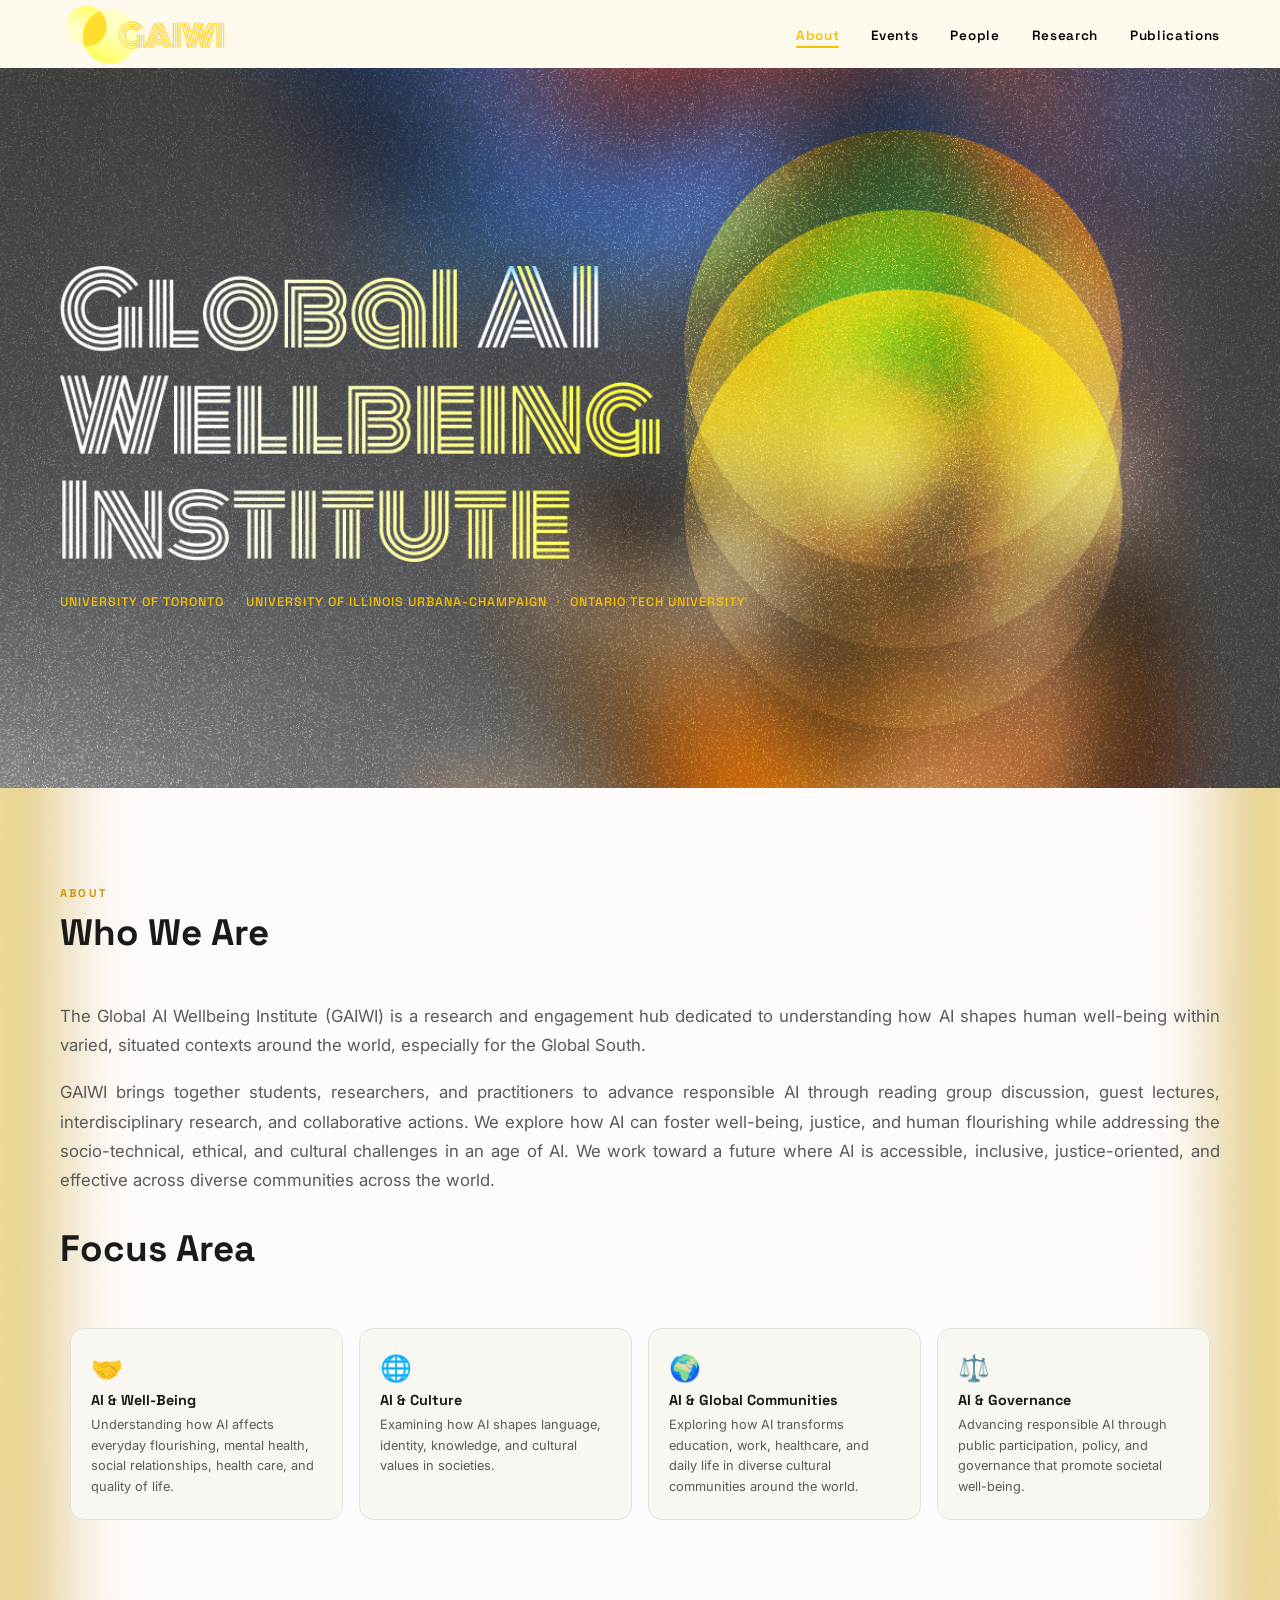
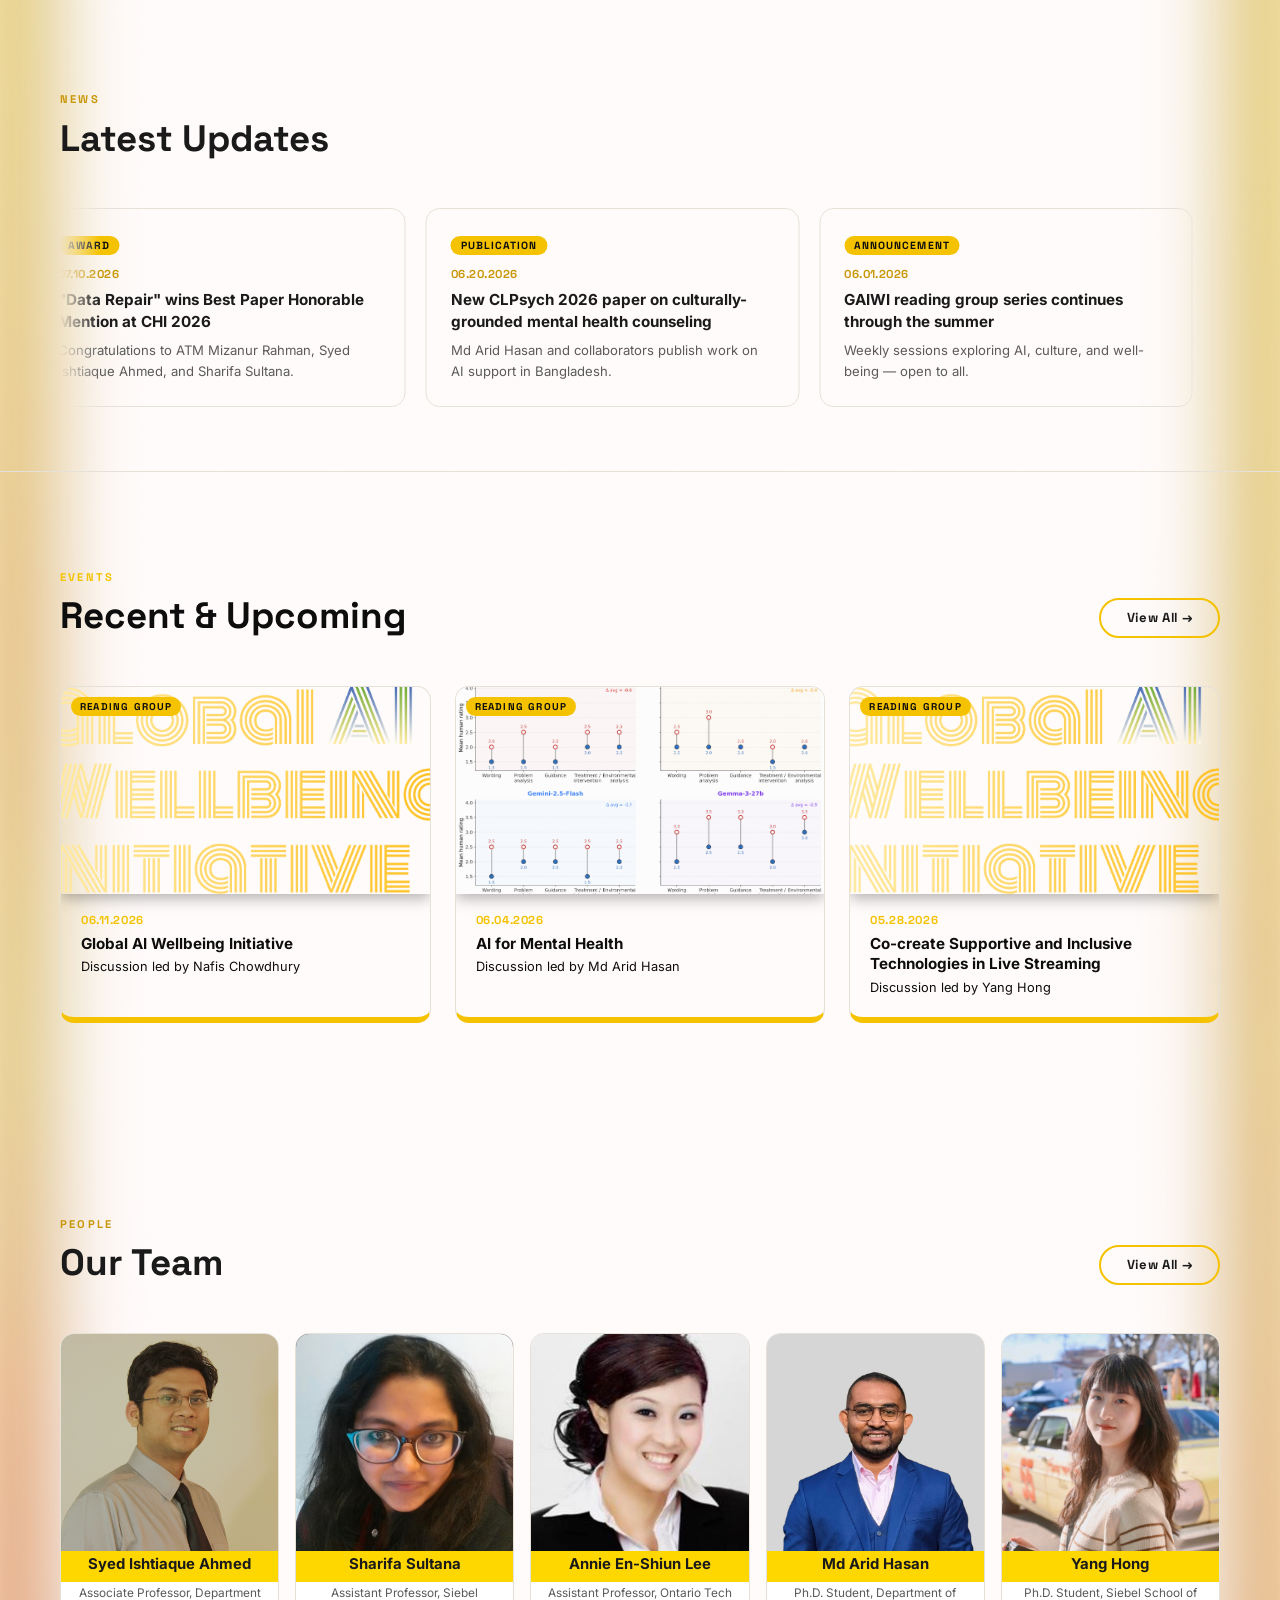
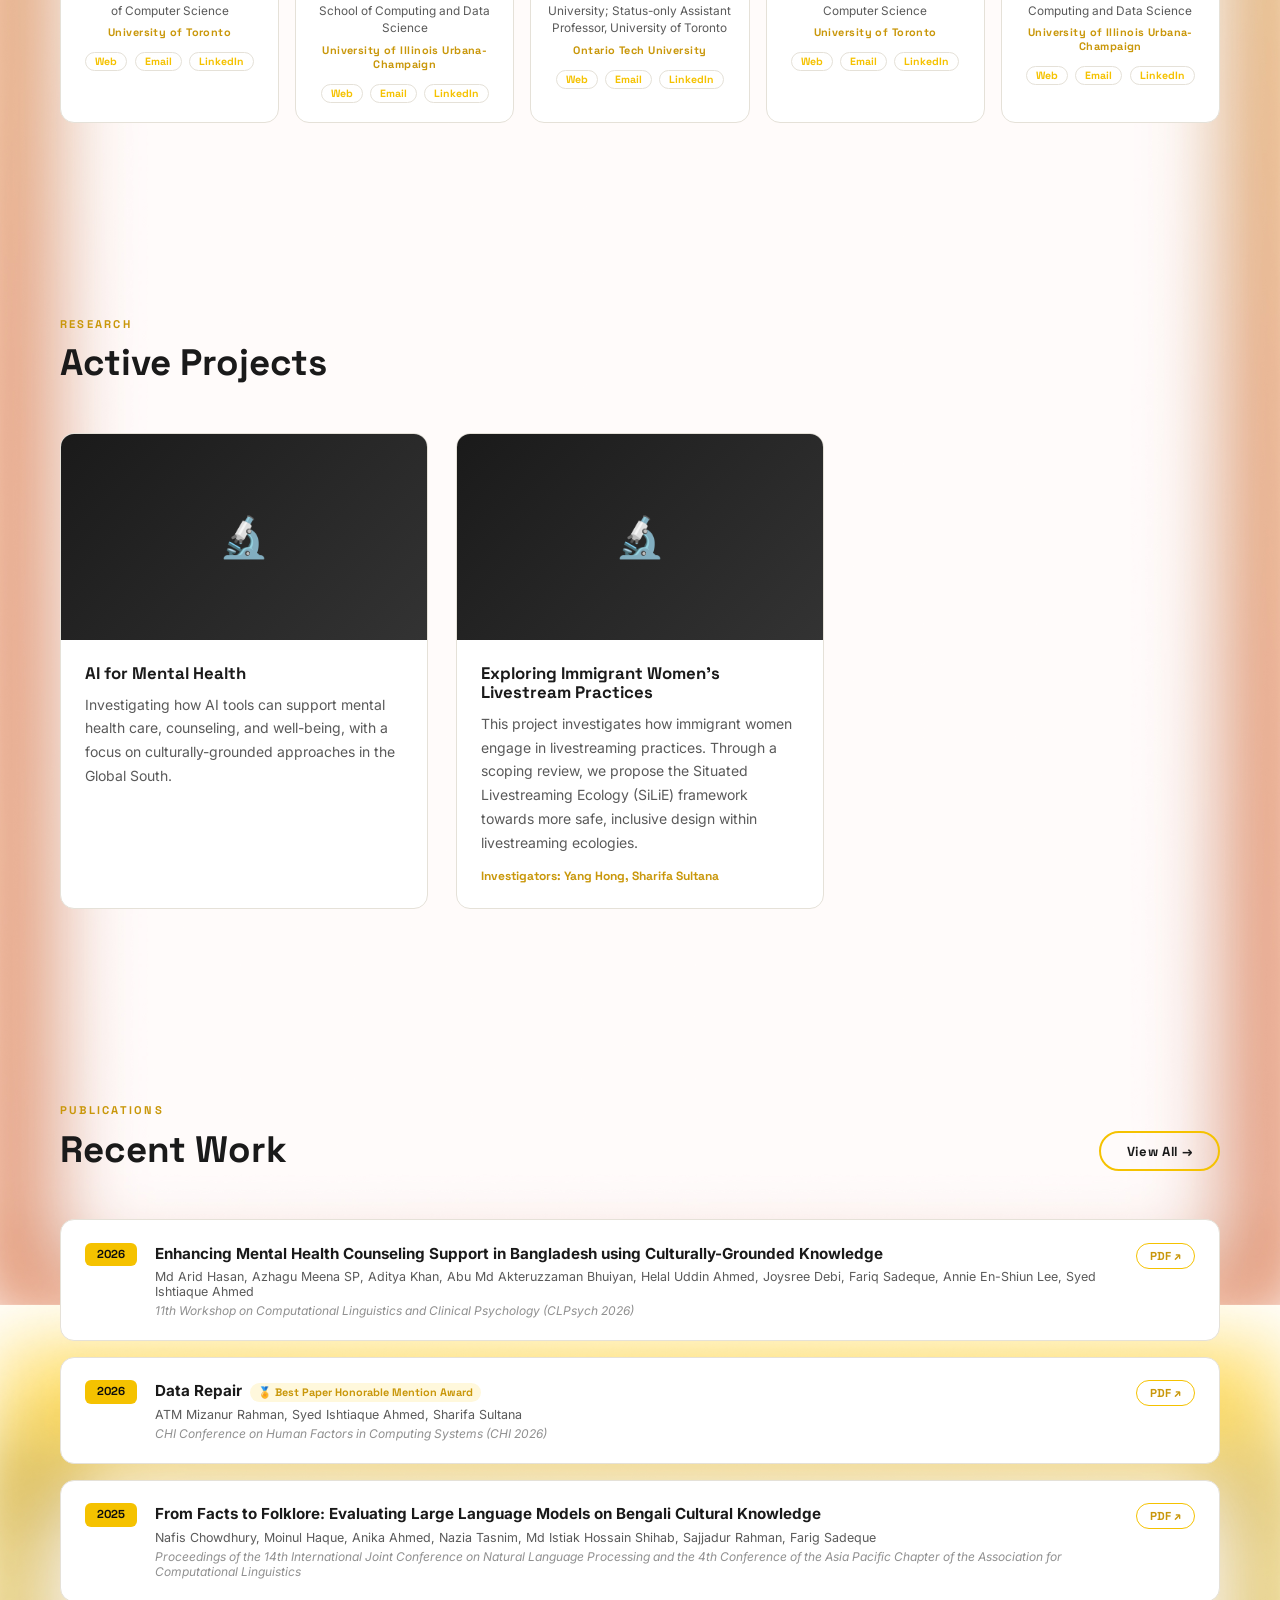
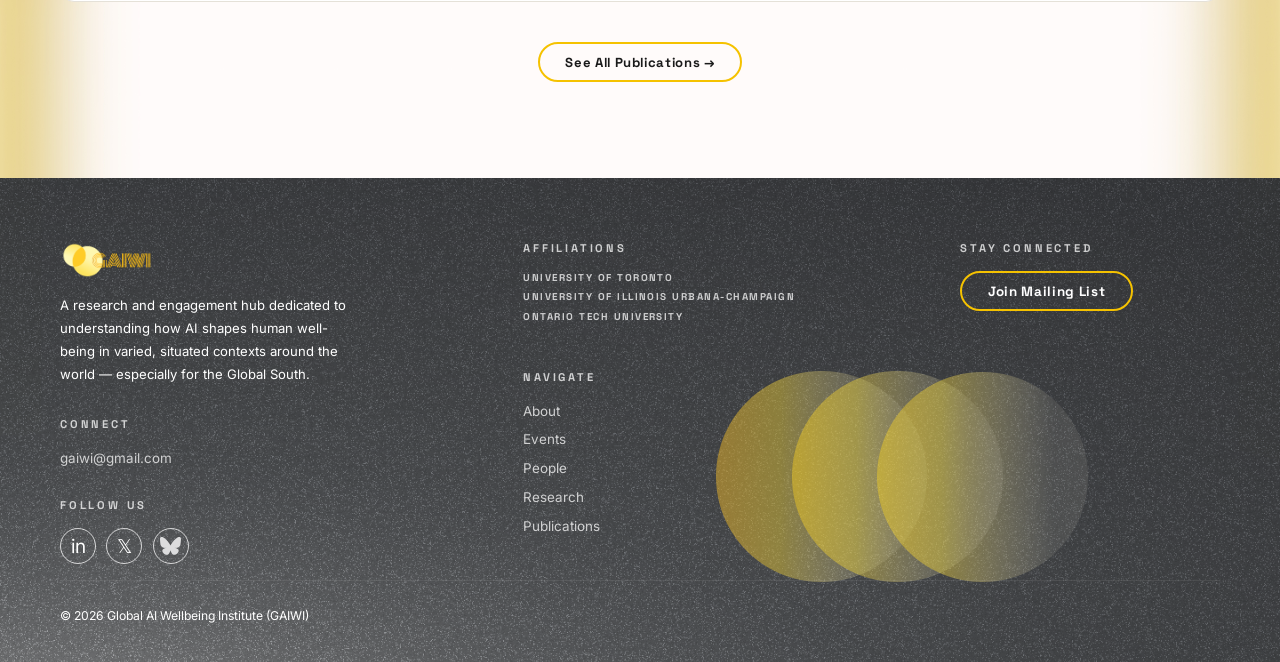
==== index.html @ deda4d3d "first commit" ====
<!DOCTYPE html>
<html lang="en">
<head>
  <meta charset="UTF-8">
  <meta name="viewport" content="width=device-width, initial-scale=1.0">
  <title>GAIWI — Global AI Wellbeing Institute</title>
  <meta name="description" content="A research and engagement hub dedicated to understanding how AI shapes human well-being in diverse global contexts.">
  <link rel="icon" type="image/png" href="./images/design_up/favicon.png">
  <link rel="preconnect" href="https://fonts.googleapis.com">
  <link rel="preconnect" href="https://fonts.gstatic.com" crossorigin>
  <link href="https://fonts.googleapis.com/css2?family=Space+Grotesk:wght@400;600;700;800&family=Inter:wght@400;500;600&display=swap" rel="stylesheet">
  <link rel="stylesheet" href="css/style.css">
</head>
<body class="full_page">

  <!-- NAV -->
  <nav id="site-nav" aria-label="Main navigation"></nav>

  <!-- ═══ HERO ═══════════════════════════════════════════════ -->
  <section id="hero">
    <div class="hero-bg"></div>
    <div class="container">
      <div class="hero-content">
        <!-- Real gaiwi_title.png wordmark -->
        <img
          class="hero-title-img"
          src="./images/design_up/gaiwi_title.png"
          alt="Global AI Wellbeing Initiative"
        >
        <div class="hero-affiliations" id="hero-affils"></div>
      </div>
    </div>
  </section>

  <!-- ═══ ABOUT ═══════════════════════════════════════════════ -->
  <section id="about">
    <div class="container">
      <div class="section-header">
        <p class="section-eyebrow">About</p>
        <h2 class="section-title">Who We Are</h2>
      </div>
      <div class="about-inner">
        <div id="about-text" class="about-text"></div>
<!--        <div id="focus-grid" class="focus-grid"></div>-->
      </div>
        <div class="section-header">
            <h2 class="section-title">Focus Area</h2>
        </div>
        <div class="about-inner">
            <div id="focus-grid" class="focus-grid"></div>
        </div>
    </div>
  </section>

  <!-- ═══ EVENTS ══════════════════════════════════════════════ -->
  <section id="events">
    <div class="container">
      <div class="section-header" style="display:flex;align-items:flex-end;justify-content:space-between;flex-wrap:wrap;gap:1rem;">
          <div>
            <p class="section-eyebrow">Events</p>
            <h2 class="section-title">Recent &amp; Upcoming</h2>
          </div>
          <a href="#" class="btn-outline">View All →</a>
      </div>
      <div id="events-grid" class="events-grid"></div>
    </div>
  </section>

  <!-- ═══ PEOPLE PREVIEW ══════════════════════════════════════ -->
  <section id="people-preview">
    <div class="container">
      <div class="section-header" style="display:flex;align-items:flex-end;justify-content:space-between;flex-wrap:wrap;gap:1rem;">
        <div>
          <p class="section-eyebrow">People</p>
          <h2 class="section-title">Our Team</h2>
        </div>
        <a href="people.html" class="btn-outline">View All →</a>
      </div>
      <div id="people-grid" class="people-grid"></div>
    </div>
  </section>

  <!-- ═══ RESEARCH ════════════════════════════════════════════ -->
  <section id="research">
    <div class="container">
      <div class="section-header">
        <p class="section-eyebrow">Research</p>
        <h2 class="section-title">Active Projects</h2>
      </div>
      <div id="research-grid" class="research-grid"></div>
    </div>
  </section>

  <!-- ═══ PUBLICATIONS PREVIEW ════════════════════════════════ -->
  <section id="publications-preview">
    <div class="container">
      <div class="section-header" style="display:flex;align-items:flex-end;justify-content:space-between;flex-wrap:wrap;gap:1rem;">
        <div>
          <p class="section-eyebrow">Publications</p>
          <h2 class="section-title">Recent Work</h2>
        </div>
        <a href="publications.html" class="btn-outline">View All →</a>
      </div>
      <div id="pub-list" class="pub-list"></div>
      <div class="view-all-wrap">
        <a href="publications.html" class="btn-outline">See All Publications →</a>
      </div>
    </div>
  </section>

  <!-- FOOTER -->
  <footer id="site-footer"></footer>

  <!-- SCRIPTS -->
  <script src="js/data.js"></script>
  <script src="js/news.js"></script>
  <script src="js/components.js"></script>
  <script>
    renderNav('About');
    renderFooter();

    // ── HERO affiliations
    document.getElementById('hero-affils').innerHTML =
      GAIWI_DATA.hero.affiliations
        .map(a => `<span class="hero-affil">${a}</span>`)
        .join('');

    // ── ABOUT
    const about = GAIWI_DATA.about;
    document.getElementById('about-text').innerHTML =
      about.paragraphs.map(p => `<p>${p}</p>`).join('');

    document.getElementById('focus-grid').innerHTML =
      about.focusAreas.map(f => `
        <div class="focus-card">
          <div class="focus-icon">${f.icon}</div>
          <h3>${f.title}</h3>
          <p>${f.description}</p>
        </div>
      `).join('');

    // ── EVENTS
    document.getElementById('events-grid').innerHTML =
      GAIWI_DATA.events.map(e => `
        <div class="event-card">
          <div class="event-thumb">
            ${e.image
              ? `<img src="${e.image}" alt="${e.title}">`
              : `<div class="event-thumb-placeholder"></div>`}
            <span class="event-badge">${e.type}</span>
          </div>
          <div class="event-body">
            <div class="event-date">${e.date}</div>
            <div class="event-title">${e.title}</div>
            <div class="event-desc">${e.description}</div>
          </div>
        </div>
      `).join('');

    // ── PEOPLE PREVIEW (faculty first, up to 4)
    const previewPeople = [
      ...GAIWI_DATA.people.filter(p => p.role === 'faculty'),
      ...GAIWI_DATA.people.filter(p => p.role !== 'faculty')
    ].slice(0, 5);
    document.getElementById('people-grid').innerHTML =
      previewPeople.map(personCardHTML).join('');

    // ── RESEARCH
    document.getElementById('research-grid').innerHTML =
      GAIWI_DATA.research.map(r => `
        <div class="research-card">
          <div class="research-img">
            ${r.image ? `<img src="${r.image}" alt="${r.title}">` : '🔬'}
          </div>
          <div class="research-body">
            <h3>${r.title}</h3>
            <p>${r.description}</p>
            ${r.investigators.length
              ? `<div class="research-investigators">Investigators: ${r.investigators.join(', ')}</div>`
              : ''}
          </div>
        </div>
      `).join('');

    // ── PUBLICATIONS (latest 3)
    document.getElementById('pub-list').innerHTML =
      GAIWI_DATA.publications.sort((a, b) => b.year - a.year).slice(0, 3).map(pubItemHTML).join('');


    // Clean up any previous attempt first
    const old = document.querySelector('.hero-slideshow');
    if (old) old.remove();
    const oldStyle = document.getElementById('hero-slide-style');
    if (oldStyle) oldStyle.remove();

    const style = document.createElement('style');
    style.id = 'hero-slide-style';
    style.textContent = `
      .hero-slideshow {
        position: absolute;
        inset: 0;
        z-index: 1;
        opacity: 0;
        transition: opacity 0.4s ease;
      }
      #hero:hover .hero-slideshow {
        opacity: 1;
      }
      .hero-slide {
        position: absolute;
        inset: 0;
        background-size: contain;
        background-position: right;
        background-repeat: no-repeat;
        opacity: 0;
        transition: opacity 0.8s ease;
      }
      .hero-slide.active {
        opacity: 1;
      }
      .hero-bg::after { z-index: 2; }
      .hero-content { z-index: 3 !important; }
    `;
    document.head.appendChild(style);

    const images = [
        // "./images/design_up/banner-hover.png",
        "./images/design_up/banner-circle.png",
        "./images/design_up/banner-blueflower.png",
        "./images/design_up/banner-orangeflower.png"
    ];

    const slideshow = document.createElement('div');
    slideshow.className = 'hero-slideshow';
    slideshow.innerHTML = images.map((src, i) =>
        `<div class="hero-slide ${i === 0 ? 'active' : ''}" style="background-image:url('${src}')"></div>`
    ).join('');
    document.querySelector('#hero').appendChild(slideshow);

    let timer = null;
    let current = 0;
    const getSlides = () => slideshow.querySelectorAll('.hero-slide');

    const stopSlides = () => {
        clearInterval(timer);
        timer = null;
        getSlides().forEach(s => s.classList.remove('active'));
        current = 0;
    };

    const startSlides = () => {
        stopSlides();
        getSlides()[current].classList.add('active');
        timer = setInterval(() => {
            getSlides()[current].classList.remove('active');
            current = (current + 1) % getSlides().length;
            getSlides()[current].classList.add('active');
        }, 1500);
    };

    const hero = document.querySelector('#hero');
    hero.addEventListener('mouseenter', startSlides);
    hero.addEventListener('mouseleave', stopSlides);





    // ============================================================
    // Focus Area → Publications filter
    // Paste into the browser console on index.html (or add to
    // the inline <script> block right after the focus-grid render)
    // ============================================================

    (function () {
        // 1. Map each focus area to keywords used to match publications.
        //    Edit these keyword lists to control which papers show up.
        const FOCUS_KEYWORDS = {
            "AI & Well-Being":        ["mental health", "well-being", "wellbeing"],
            "AI & Culture":           ["culture"],
            "AI & Global Communities":["community", "global", "immigrant", "livestream"],
            "AI & Governance":        ["governance", "policy"]
        };

        function matchPublications(focusTitle) {
            const keywords = (FOCUS_KEYWORDS[focusTitle] || []).map(k => k.toLowerCase());
            return GAIWI_DATA.publications.filter(p => {
                const haystack = `${p.focus_area}`.toLowerCase();
                return keywords.some(k => haystack.includes(k));
            });
        }

        // 2. Create (or reuse) a panel under the focus grid to show results
        let panel = document.getElementById('focus-pub-panel');
        if (!panel) {
            panel = document.createElement('div');
            panel.id = 'focus-pub-panel';
            panel.style.cssText = `
              grid-column: 1 / -1;
              margin-top: 1.5rem;
              padding: 1.5rem;
              background: var(--light-bg, #F9F7F2);
              border: 1px solid var(--border, #E5E1D8);
              border-radius: var(--radius-md, 14px);
              display: none;
            `;
            document.getElementById('focus-grid').appendChild(panel);
        }

        function renderPanel(focusTitle, pubs) {
            if (!pubs.length) {
                panel.innerHTML = `
        <div style="display:flex;justify-content:space-between;align-items:center;margin-bottom:0.75rem;">
          <strong style="font-family:var(--font-display);font-size:0.85rem;">${focusTitle}</strong>
          <button id="focus-pub-close" style="background:none;border:none;cursor:pointer;font-size:1rem;">✕</button>
        </div>
        <p style="font-size:0.85rem;color:var(--text-muted,#5A5A5A);">No related publications yet.</p>
      `;
            } else {
                panel.innerHTML = `
        <div style="display:flex;justify-content:space-between;align-items:center;margin-bottom:1rem;">
          <strong style="font-family:var(--font-display);font-size:0.85rem;">
            Publications related to "${focusTitle}"
          </strong>
          <button id="focus-pub-close" style="background:none;border:none;cursor:pointer;font-size:1rem;">✕</button>
        </div>
        <div class="pub-list">
          ${pubs.map(pubItemHTML).join('')}
        </div>
      `;
            }
            panel.style.display = 'block';
            document.getElementById('focus-pub-close').addEventListener('click', () => {
                panel.style.display = 'none';
                document.querySelectorAll('.focus-card').forEach(c => c.classList.remove('active'));
            });
            panel.scrollIntoView({ behavior: 'smooth', block: 'nearest' });
        }

        // 3. Wire up click handlers on the focus cards
        document.querySelectorAll('.focus-card').forEach(card => {
            card.style.cursor = 'pointer';
            const title = card.querySelector('h3').textContent.trim();

            card.addEventListener('click', () => {
                const isActive = card.classList.contains('active');
                document.querySelectorAll('.focus-card').forEach(c => c.classList.remove('active'));

                if (isActive) {
                    panel.style.display = 'none';
                    return;
                }
                card.classList.add('active');
                renderPanel(title, matchPublications(title));
            });
        });

        // 4. Small style hook for the active state
        const style = document.createElement('style');
        style.textContent = `
    .focus-card.active { border-color: var(--gold, #F5C200) !important; box-shadow: 0 6px 24px rgba(245,194,0,0.18); }
    .focus-card.active::before { transform: scaleX(1) !important; }
  `;
        document.head.appendChild(style);
    })();




    // ============================================================
    // Auto-Scrolling News Block (3 visible at a time) — before #events
    // Paste into the browser console on index.html
    // ============================================================

    (function () {
        // Remove a previous version if you already ran this once
        document.getElementById('news')?.remove();

        // 1. News data — edit this array to add/update news items.

        // 2. CSS
  //       const style = document.createElement('style');
  //       style.textContent = `
  //
  // `;
        document.head.appendChild(style);

        // 3. Build markup — duplicate the list so the loop is seamless
        const section = document.createElement('section');
        section.id = 'news';
        section.innerHTML = `
        <div class="container">
          <div class="section-header">
            <p class="section-eyebrow">News</p>
            <h2 class="section-title">Latest Updates</h2>
          </div>
          <div class="news-scroll-wrap" id="news-wrap">
            <div class="news-track" id="news-track"></div>
          </div>
        </div>
      `;

        const eventsSection = document.getElementById('events');
        eventsSection.parentNode.insertBefore(section, eventsSection);

        const track = document.getElementById('news-track');
        const wrap  = document.getElementById('news-wrap');
        const cardHTML = n => `
            <div class="news-card">
              <span class="news-tag">${n.tag}</span>
              <div class="news-date">${n.date}</div>
              <div class="news-title">${n.title}</div>
              <div class="news-desc">${n.description}</div>
            </div>
          `;
        // Duplicate the data set twice for a seamless infinite loop
        track.innerHTML = NEWS_DATA.map(cardHTML).join('') + NEWS_DATA.map(cardHTML).join('');

        // 4. Size cards so exactly 3 fit in the visible container
        function sizeCards() {
            const gap = 20; // 1.25rem
            const containerWidth = wrap.clientWidth;
            const cardWidth = (containerWidth - gap * 2) / 3;
            document.documentElement.style.setProperty('--news-card-w', `${cardWidth}px`);
            return cardWidth + gap;
        }
        let step = sizeCards();
        window.addEventListener('resize', () => { step = sizeCards(); });

        // 5. Continuous auto-scroll loop (marquee style)
        let offset = 0;
        let paused = false;
        const speed = 0.5; // px per frame — increase for faster scroll

        function tick() {
            if (!paused) {
                offset += speed;
                const loopPoint = step * NEWS_DATA.length; // width of one full set
                if (offset >= loopPoint) offset -= loopPoint;
                track.style.transform = `translateX(-${offset}px)`;
            }
            requestAnimationFrame(tick);
        }
        requestAnimationFrame(tick);

        // Pause on hover for readability
        wrap.addEventListener('mouseenter', () => paused = true);
        wrap.addEventListener('mouseleave', () => paused = false);
    })();

  </script>


</body>
</html>
---- css/style.css ----
/* ============================================================
   GAIWI — Shared Styles
   Design tokens live at the top. Edit only tokens for rebranding.
   ============================================================ */

/* ── TOKENS ─────────────────────────────────────────────── */
:root {
  --gold:       #F5C200;
  --gold-dim:   #C9970A;
  --gold-pale:  #FFF8DC;
  --black:      #0D0D0D;
  --dark:       #161616;
  --dark-card:  #222222;
  --mid:        #3A3A3A;
  --light-bg:   #F9F7F2;
  --white:      #FFFFFF;
  --text:       #1A1A1A;
  --text-muted: #5A5A5A;
  --text-light: #909090;
  --border:     #E5E1D8;

  --radius-sm:  6px;
  --radius-md:  14px;
  --radius-lg:  24px;

  --font-display: 'Space Grotesk', sans-serif;
  --font-body:    'Inter', sans-serif;

  --max-w: 1160px;
  --section-gap: 96px;
}

/* ── RESET ───────────────────────────────────────────────── */
*, *::before, *::after { box-sizing: border-box; margin: 0; padding: 0; }
html { scroll-behavior: smooth; }
body {
  font-family: var(--font-body);
  color: var(--text);
  background: var(--white);
  -webkit-font-smoothing: antialiased;
}
.full_page{
    content: '';
    position: absolute;
    inset: 0;
    background-image: url('../images/design_up/Background.jpg');
    background-size: cover;
    background-position: center top;
    /*opacity: 0.12;*/
    z-index: 0;
}
img { display: block; max-width: 100%; }
a { color: inherit; text-decoration: none; }

/* ── TYPOGRAPHY ──────────────────────────────────────────── */
h1, h2, h3, h4, h5 { font-family: var(--font-display); font-weight: 700; line-height: 1.15; }
p { line-height: 1.75; }

.section-eyebrow {
  font-family: var(--font-display);
  font-size: 0.7rem;
  font-weight: 700;
  letter-spacing: 0.2em;
  text-transform: uppercase;
  color: var(--gold-dim);
  margin-bottom: 0.5rem;
}
.section-title {
  font-size: clamp(1.65rem, 3vw, 2.3rem);
  font-weight: 700;
  color: var(--text);
}

/* ── LAYOUT ──────────────────────────────────────────────── */
.container {
  width: 92%;
  max-width: var(--max-w);
  margin-inline: auto;
}
section { padding: var(--section-gap) 0; }
.section-header { margin-bottom: 3rem; }

/* ── NAV ─────────────────────────────────────────────────── */
#site-nav {
    /*background-color: #FFEDc3;*/
    /*background: linear-gradient(*/
    /*        to right,*/
    /*        rgba(251,247,232,0.88) 0%,*/
    /*        #FFEDc3 45%,*/
    /*        rgba(252,243,222, 0.99) 100%*/
    /*);*/
    background: linear-gradient(
            to top,
            #FDF9ED 100%,
            #FFF3CA 100%
    );
  position: fixed;
  top: 0; left: 0; right: 0;
  z-index: 200;
  transition: background 0.35s, backdrop-filter 0.35s, box-shadow 0.35s;
}

#site-nav.scrolled {
    background-color: #FFEDc3;
  /*background: rgba(252,243,223,1);*/
  backdrop-filter: blur(12px);
  -webkit-backdrop-filter: blur(12px);
  box-shadow: 0 1px 0 rgba(245,194,0,0.18);
}
.nav-inner {
  display: flex;
  align-items: center;
  justify-content: space-between;
  height: 68px;
}
.nav-logo {
  display: flex;
  align-items: center;
  flex-shrink: 0;
}
.nav-logo img {
  height: 65px;
  width: auto;
  /* logo PNG has black bg — mix-blend-mode makes black transparent */
  /*mix-blend-mode: screen;*/
  filter: brightness(1.15);
}
.nav-links {
  display: flex;
  list-style: none;
  gap: 2rem;
  align-items: center;
}
.nav-links a {
  font-family: var(--font-display);
  font-size: 0.84rem;
  font-weight: 600;
  letter-spacing: 0.05em;
  color: black;
  transition: color 0.2s;
  position: relative;
}
.nav-links a::after {
  content: '';
  position: absolute;
  left: 0; right: 0; bottom: -4px;
  height: 2px;
  background: var(--gold);
  border-radius: 2px;
  transform: scaleX(0);
  transition: transform 0.2s;
}
.nav-links a:hover { color: var(--gold); }
.nav-links a:hover::after,
.nav-links a.active::after { transform: scaleX(1); }
.nav-links a.active { color: var(--gold); }

/* Burger */
.nav-burger {
  display: none;
  flex-direction: column;
  gap: 5px;
  cursor: pointer;
  padding: 6px;
  background: none;
  border: none;
}
.nav-burger span {
  display: block;
  width: 24px; height: 2px;
  background: var(--white);
  border-radius: 2px;
  transition: 0.3s;
}

@media (max-width: 720px) {
  .nav-burger { display: flex; }
  .nav-links {
    position: fixed;
    top: 68px; left: 0; right: 0;
    background: rgba(13,13,13,0.98);
    flex-direction: column;
    gap: 0;
    padding: 0.5rem 0 1.5rem;
    transform: translateY(-120%);
    transition: transform 0.3s;
    backdrop-filter: blur(12px);
  }
  .nav-links.open { transform: translateY(0); }
  .nav-links a { display: block; padding: 0.9rem 1.5rem; font-size: 1rem; }
  .nav-links a::after { display: none; }
}

/* ── HERO ─────────────────────────────────────────────────── */
#hero {
    min-height: 80vh;
    position: relative;
    display: flex;
    align-items: center;
    overflow: hidden;
    padding: 100px 0 80px;   /* top padding clears the fixed nav */
    margin-top: 68px;
}

.hero-bg {
    position: absolute;
    inset: 0;
    background-image: url('../images/design_up/banner-hover.png');   /* path is relative to the CSS/HTML file */
    background-size: cover;
    background-position: center right;
    z-index: 0;
}

/* Dark gradient overlay so hero text stays readable over the photo */
.hero-bg::after {
    content: '';
    position: absolute;
    inset: 0;
    /*background: linear-gradient(*/
    /*        to right,*/
    /*        rgba(13,13,13,0.88) 0%,*/
    /*        rgba(13,13,13,0.70) 45%,*/
    /*        rgba(13,13,13,0.15) 100%*/
    /*);*/
}

.hero-content {
  position: relative;
  z-index: 2;
  max-width: 780px;
}

/* The gaiwi_title.png wordmark image */
.hero-title-img {
  width: 100%;
  max-width: 600px;
  height: auto;
  display: block;
  margin-bottom: 2rem;
  /*!* PNG has black bg — screen blend reveals just the gold lettering *!*/
  mix-blend-mode: screen;
  filter: brightness(1.9);
}

.hero-affiliations {
  display: flex;
  flex-wrap: wrap;
  gap: 0.4rem 0;
  margin-top: 0.5rem;
}
.hero-affil {
  font-family: var(--font-display);
  font-size: 0.78rem;
  font-weight: 500;
  letter-spacing: 0.08em;
  text-transform: uppercase;
  /*color: rgba(255,255,255,0.5);*/
    color: var(--gold);
  padding-right: 1.4rem;
  position: relative;
}
.hero-affil:not(:last-child)::after {
  content: "·";
  position: absolute;
  right: 0.55rem;
  color: var(--gold);
  opacity: 0.7;
}

/* ── ABOUT ───────────────────────────────────────────────── */
#about {
  /*background: var(--white);*/
  /* Subtle grain texture from Background.jpg strip at the edge */
}

.about-inner {
  display: grid;
  grid-template-columns: 1fr;
  gap: 4rem;
  align-items: start;
}
@media (max-width: 860px) {
  .about-inner { grid-template-columns: 1fr; gap: 2.5rem; }
}

.about-text p {
  color: var(--text-muted);
  font-size: 1.05rem;
  margin-bottom: 1.1rem;
    text-align: justify;
}
.about-text p:last-child { margin-bottom: 2rem; }

.focus-grid {
  display: grid;
  grid-template-columns: 1fr 1fr 1fr 1fr;
  gap: 1rem;
    padding: 10px;
}
@media (max-width: 520px) {
  .focus-grid { grid-template-columns: 1fr; }
}

.focus-card {
  background: var(--light-bg);
  border: 1px solid var(--border);
  border-radius: var(--radius-md);
  padding: 1.4rem 1.25rem;
  transition: border-color 0.25s, box-shadow 0.25s, transform 0.25s;
  position: relative;
  overflow: hidden;
}
.focus-card::before {
  content: '';
  position: absolute;
  top: 0; left: 0; right: 0;
  height: 3px;
  background: var(--gold);
  transform: scaleX(0);
  transform-origin: left;
  transition: transform 0.3s;
}
.focus-card:hover { border-color: var(--gold); transform: translateY(-3px); box-shadow: 0 6px 24px rgba(245,194,0,0.1); }
.focus-card:hover::before { transform: scaleX(1); }
.focus-icon { font-size: 1.6rem; margin-bottom: 0.6rem; }
.focus-card h3 { font-size: 0.9rem; font-weight: 700; margin-bottom: 0.4rem; }
.focus-card p { font-size: 0.8rem; color: var(--text-muted); line-height: 1.6; }

/* ── EVENTS ──────────────────────────────────────────────── */
#events {
  /*background: var(--dark);*/
  position: relative;
  overflow: hidden;
}



/* Background.jpg as dark texture */
#events::before {
  content: '';
  position: absolute;
  inset: 0;
  /*background-image: url('../Background.jpg');*/
  /*background-size: cover;*/
  /*background-position: center top;*/
  opacity: 0.25;
  z-index: 0;
}
#events .container { position: relative; z-index: 1; }
#events .section-eyebrow { color: var(--gold); }
#events .section-title { color: var(--black); }

.events-grid {
  display: grid;
  grid-template-columns: repeat(auto-fill, minmax(300px, 1fr));
  gap: 1.5rem;
}
.event-card {
  background: rgba(255,255,255,0.05);
  /*border: 1px solid rgba(255,255,255,0.1);*/
  /*border-radius: var(--radius-md);*/
    border: 1px solid var(--border);
    border-radius: var(--radius-md);
  overflow: hidden;
  transition: border-color 0.25s, box-shadow 0.25s, transform 0.25s;
  backdrop-filter: blur(4px);
    border-bottom: 6px solid var(--gold);
}
.event-card:hover {
  border-color: var(--gold);
  box-shadow: 0 8px 32px rgba(245,194,0,0.12);
  transform: translateY(-4px);
}
.event-thumb {
  width: 100%;
  aspect-ratio: 16/9;
  position: relative;
  overflow: hidden;
    box-shadow: 0px 3px 15px 0px rgba(0,0,0,0.35);
}
.event-thumb-placeholder {
  width: 100%;
  height: 100%;
  background: linear-gradient(135deg, #1a1a1a 0%, #2e2e2e 100%);
  display: flex;
  align-items: center;
  justify-content: center;
  /* Use banner as fallback event image */
  /*background-image: url('../banner.png');*/
  background-size: cover;
  background-position: center;

}
.event-thumb img { width: 100%; height: 100%; object-fit: cover; }
.event-badge {
  position: absolute;
  top: 10px; left: 10px;
  background: var(--gold);
  color: var(--black);
  font-family: var(--font-display);
  font-size: 0.62rem;
  font-weight: 800;
  letter-spacing: 0.12em;
  text-transform: uppercase;
  padding: 3px 9px;
  border-radius: 20px;

}
.event-body { padding: 1.2rem 1.25rem 1.4rem; }
.event-date { font-size: 0.72rem; font-weight: 700; color: var(--gold); font-family: var(--font-display); margin-bottom: 0.4rem; letter-spacing: 0.05em; }
.event-title { font-size: 0.95rem; font-weight: 700; color: var(--black); margin-bottom: 0.3rem; line-height: 1.35; }
.event-desc { font-size: 0.8rem; color: var(--black); }

/* ── PEOPLE PREVIEW ──────────────────────────────────────── */
#people-preview {
    /*background: var(--white); */
}

.people-grid {
  display: grid;
  grid-template-columns: repeat(auto-fill, minmax(200px, 1fr));
  gap: 1rem;
}
.person-card {
  border: 1px solid var(--border);
  border-radius: var(--radius-md);
    background: var(--white);
  overflow: hidden;
  text-align: center;
  transition: box-shadow 0.25s, transform 0.25s, border-color 0.25s;
}
.person-card:hover {
  box-shadow: 0 8px 32px rgba(0,0,0,0.09);
  transform: translateY(-4px);
  border-color: var(--gold);
}
.person-photo {
  aspect-ratio: 1/1;
  background: linear-gradient(135deg, #242424 0%, #3a3a3a 100%);
  display: flex;
  align-items: center;
  justify-content: center;
  font-size: 3rem;
  color: rgba(255,255,255,0.12);
  overflow: hidden;
}
.person-photo img { width: 100%; height: 100%; object-fit: cover; }
.person-photo .placeholder-initials {
  font-family: var(--font-display);
  font-size: 2rem;
  font-weight: 700;
  color: rgba(245,194,0,0.35);
}
.person-info-name { padding: 0.25rem 0.25rem 0.25rem; }
.person-info { padding: 0.15rem 0.9rem 1.2rem; }
.person-name { font-size: 0.93rem; font-weight: 700; margin-bottom: 0.3rem; line-height: 1.25; }
.person-title { font-size: 0.74rem; color: var(--text-muted); line-height: 1.5; margin-bottom: 0.3rem; }
.person-institution { font-size: 0.68rem; color: var(--gold-dim); font-weight: 700; font-family: var(--font-display); letter-spacing: 0.04em; margin-bottom: 0.8rem; }
.person-links { display: flex; justify-content: center; gap: 0.45rem; flex-wrap: wrap; }
.person-links a {
  font-size: 0.66rem;
  font-weight: 700;
  font-family: var(--font-display);
  color: var(--gold);
  border: 1.5px solid var(--border);
  padding: 2px 9px;
  border-radius: 20px;
  transition: border-color 0.2s, color 0.2s;
}
.person-links a:hover { color: var(--gold-dim); border-color: var(--gold); }

/* People page section labels */
.people-section-label {
  font-family: var(--font-display);
  font-size: 0.72rem;
  font-weight: 800;
  letter-spacing: 0.18em;
  text-transform: uppercase;
  color: var(--text-light);
  border-bottom: 1px solid var(--border);
  padding-bottom: 0.6rem;
  margin-bottom: 1.75rem;
  margin-top: 3rem;
}
.people-section-label:first-of-type { margin-top: 0; }

/* ── RESEARCH ────────────────────────────────────────────── */
#research {
    /*background: var(--light-bg); */
    /*border-top: 1px solid var(--border);*/
    /*border-bottom: 1px solid var(--border);*/
}

.research-grid {
  display: grid;
  grid-template-columns: repeat(auto-fill, minmax(320px, 1fr));
  gap: 1.75rem;
}
.research-card {
  background: var(--white);
  border: 1px solid var(--border);
  border-radius: var(--radius-md);
  overflow: hidden;
  transition: box-shadow 0.25s, transform 0.25s;
}
.research-card:hover { box-shadow: 0 8px 32px rgba(0,0,0,0.09); transform: translateY(-4px); }
.research-img {
  aspect-ratio: 16/9;
  background: linear-gradient(135deg, #1a1a1a 0%, #333 100%);
  display: flex;
  align-items: center;
  justify-content: center;
  font-size: 2.5rem;
}
.research-img img { width: 100%; height: 100%; object-fit: cover; }
.research-body { padding: 1.5rem; }
.research-body h3 { font-size: 1.05rem; font-weight: 700; margin-bottom: 0.6rem; }
.research-body p { font-size: 0.875rem; color: var(--text-muted); line-height: 1.7; margin-bottom: 0.85rem; }
.research-investigators { font-size: 0.75rem; color: var(--gold-dim); font-weight: 700; font-family: var(--font-display); }

/* ── PUBLICATIONS ────────────────────────────────────────── */
#publications-preview {
    /*background: var(--white);*/
}

.pub-list { display: flex; flex-direction: column; gap: 1rem; }
.pub-item {
  background: var(--white);
  border: 1px solid var(--border);
  border-radius: var(--radius-md);
  padding: 1.4rem 1.5rem;
  display: grid;
  grid-template-columns: 52px 1fr auto;
  gap: 1.1rem;
  align-items: start;
  transition: border-color 0.25s, box-shadow 0.25s;
}
.pub-item:hover { border-color: var(--gold); box-shadow: 0 4px 20px rgba(245,194,0,0.1); }
.pub-year {
  font-family: var(--font-display);
  font-size: 0.72rem;
  font-weight: 800;
  background: var(--gold);
  color: var(--black);
  border-radius: var(--radius-sm);
  text-align: center;
  padding: 5px 4px;
  line-height: 1.2;
  align-self: start;
}
.pub-title { font-size: 0.95rem; font-weight: 700; margin-bottom: 0.3rem; line-height: 1.4; }
.pub-award {
  display: inline-flex;
  align-items: center;
  gap: 3px;
  font-size: 0.68rem;
  font-weight: 700;
  color: var(--gold-dim);
  font-family: var(--font-display);
  background: var(--gold-pale);
  border-radius: 20px;
  padding: 2px 8px;
  margin-left: 0.5rem;
  vertical-align: middle;
  white-space: nowrap;
}
.pub-authors { font-size: 0.78rem; color: var(--text-muted); margin-bottom: 0.25rem; }
.pub-venue { font-size: 0.75rem; color: var(--text-light); font-style: italic; }
.pub-pdf {
  display: inline-flex;
  align-items: center;
  gap: 5px;
  font-family: var(--font-display);
  font-size: 0.72rem;
  font-weight: 700;
  color: var(--gold-dim);
  border: 1.5px solid var(--gold);
  border-radius: 20px;
  padding: 5px 13px;
  white-space: nowrap;
  transition: background 0.2s, color 0.2s;
  flex-shrink: 0;
}
.pub-pdf:hover { background: var(--gold); color: var(--black); }

@media (max-width: 600px) {
  .pub-item { grid-template-columns: 52px 1fr; }
  .pub-pdf { grid-column: 2; margin-top: 0.5rem; width: fit-content; }
}

/* ── BUTTONS ─────────────────────────────────────────────── */
.btn-outline {
  display: inline-flex;
  align-items: center;
  gap: 8px;
  font-family: var(--font-display);
  font-size: 0.82rem;
  font-weight: 700;
  letter-spacing: 0.05em;
  border: 2px solid var(--gold);
  color: var(--text);
  padding: 0.6rem 1.6rem;
  border-radius: 40px;
  transition: background 0.2s, color 0.2s;
}
.btn-outline:hover { background: var(--gold); color: var(--black); }
.btn-outline-inv {
  border-color: var(--gold);
  color: var(--white);
}
.btn-outline-inv:hover { background: var(--gold); color: var(--black); }

.view-all-wrap { margin-top: 2.5rem; text-align: center; }

/* ── FOOTER ──────────────────────────────────────────────── */
/*#site-footer {*/
/*  background: #4D4D4D;*/
/*  color: rgba(255,255,255,0.85);*/
/*  padding: 64px 0 36px;*/
/*  position: relative;*/
/*  overflow: hidden;*/
/*}*/

#site-footer {
    padding: 64px 0 36px 0;
    /*background: #4D4D4D;*/
    background-image: url("../images/design_up/banner-bg.png");
    position: relative;
    /*inset: 0;*/
    background-size: cover;
    background-repeat: no-repeat;
    background-position: center;
    /*z-index: 0;*/
}

#site-footer::before {
  content: '';
  position: absolute;
  inset: 0;
    margin-right: 15%;
    margin-bottom: 4%;
  background-image: url('../images/design_up/Footer.png');
  background-size: auto;
    background-repeat: no-repeat;
  background-position: bottom right;
  opacity: 0.9;
}
#site-footer .container { position: relative; z-index: 1; }

.footer-grid {
  display: grid;
  grid-template-columns: 1.6fr 1.5fr 1fr;
  gap: 3rem;
  margin-bottom: 1rem;
}
.footer-logo {
  display: flex;
  align-items: center;
  margin-bottom: 1rem;
}
.footer-logo img {
  height: 36px;
  width: auto;
  mix-blend-mode: screen;
  filter: brightness(1.05);
}

.footer-brand h4{
    margin-top: 2rem;
    font-family: var(--font-display);
    font-size: 0.7rem;
    font-weight: 800;
    letter-spacing: 0.25em;
    text-transform: uppercase;
    color: rgba(255,255,255,0.75);
    margin-bottom: 1rem;
}

.footer-brand ul { list-style: none; display: flex; flex-direction: column; gap: 0.55rem; }
.footer-brand ul a { font-size: 0.84rem; color: rgba(255,255,255,0.75); transition: color 0.2s; }
.footer-brand ul a:hover { color: var(--gold); }

.footer-brand p { font-size: 0.82rem; line-height: 1.75; max-width: 300px; color:white;}
.footer-col h4 {
  font-family: var(--font-display);
  font-size: 0.7rem;
  font-weight: 800;
  letter-spacing: 0.25em;
  text-transform: uppercase;
  color: rgba(255,255,255,0.75);
  margin-bottom: 1rem;
}
.footer-col ul { list-style: none; display: flex; flex-direction: column; gap: 0.55rem; }
.footer-col ul a { font-size: 0.84rem; color: rgba(255,255,255,0.75); transition: color 0.2s; }
.footer-col ul a:hover { color: var(--gold); }
.footer-social { display: flex; gap: 0.65rem; margin-top: 1rem; }
.footer-social a {
  width: 36px; height: 36px;
  border: 1px solid rgba(255,255,255,0.75);
  border-radius: 50%;
  display: flex; align-items: center; justify-content: center;
  font-size: 1.2rem;
  color: rgba(255,255,255,1);
  transition: border-color 0.2s, color 0.2s, background 0.2s;
}
.footer-social a:hover { border-color: var(--gold); color: var(--gold); background: rgba(245,194,0,0.06); }
.footer-bottom {
  border-top: 1px solid rgba(255,255,255,0.07);
  padding-top: 1.5rem;
  display: flex;
  align-items: center;
  justify-content: space-between;
  flex-wrap: wrap;
  gap: 0.75rem;
  font-size: 0.76rem;
    color: white;
}
.footer-affils {
    display: flex;
    flex-wrap: wrap;
    gap: 0.4rem 1.2rem;
    font-size: 0.62rem;
    font-family: var(--font-display);
    font-weight: 700;
    letter-spacing: 0.15em;
    text-transform: uppercase;
    color: rgba(255,255,255,0.75);
}

/*.footer-brand h4{*/
/*    margin-top: 3rem;*/
/*    font-family: var(--font-display);*/
/*    font-size: 0.7rem;*/
/*    font-weight: 800;*/
/*    letter-spacing: 0.25em;*/
/*    text-transform: uppercase;*/
/*    color: rgba(255,255,255,0.75);*/
/*    margin-bottom: 1rem;*/
/*}*/

@media (max-width: 760px) {
  .footer-grid { grid-template-columns: 1fr; gap: 2rem; }
  .footer-bottom { flex-direction: column; align-items: flex-start; }
}

/* ── INNER PAGE HERO ─────────────────────────────────────── */

#page-hero{
    align-content: center;
    /*min-height: 80vh;*/
    position: relative;
    display: flex;
    background-image: url('../images/design_up/banner-bg.png');
    overflow: hidden;
    /*background-repeat: no-repeat;*/
    /*opacity: 1;*/
    /*padding: 100px 0 80px;   !* top padding clears the fixed nav *!*/
    margin-top: 68px;
    color: white;

}
.page-hero-bg {
    position: absolute;
    inset: 0;
    background-image: url('../images/design_up/banner.png');   /* path is relative to the CSS/HTML file */
    background-size: cover;
    background-repeat: no-repeat;
    background-position: center right;
    z-index: 0;
    /*opacity: 0.99;*/
}
#page-hero .container h1 {
    font-family: var(--font-display);
    font-weight: 800;
    letter-spacing: 0.18em;
    text-transform: uppercase;
}

#page-hero .container h1 span{
    color: var(--gold);
}


#page-hero-bg::after {
  content: '';
  position: absolute;
  inset: 0;
  background: linear-gradient(to right, rgba(13,13,13,0.9) 0%, rgba(13,13,13,0.5) 100%);
}
#page-hero .container { position: relative; z-index: 2; }
#page-hero h1 { font-size: clamp(2rem, 5vw, 3.6rem); color: var(--white); line-height: 1.1; }
#page-hero h1 span { color: var(--gold); }
#page-hero .container p { color: var(--white); max-width: 560px; margin-top: 1rem; font-size: 1rem; }

/* Inner pages fix banner path */
/*.page-hero-bg.inner { background-image: url('../banner.png'); }*/

/* ── PUBLICATIONS PAGE EXTRAS ────────────────────────────── */
.pub-filter-bar { display: flex; flex-wrap: wrap; gap: 0.5rem; margin-bottom: 2.5rem; }
.filter-btn {
  font-family: var(--font-display);
  font-size: 0.76rem;
  font-weight: 700;
  letter-spacing: 0.06em;
  padding: 6px 16px;
  border-radius: 40px;
  border: 1.5px solid var(--border);
  background: transparent;
  color: var(--text-muted);
  cursor: pointer;
  transition: border-color 0.2s, background 0.2s, color 0.2s;
}
.filter-btn:hover { border-color: var(--gold-dim); color: var(--text); }
.filter-btn.active { background: var(--gold); border-color: var(--gold); color: var(--black); }
.pub-year-group { margin-bottom: 2.5rem; }
.pub-year-group[data-hidden="true"] { display: none; }
.pub-year-group-label {
  font-family: var(--font-display);
  font-size: 1.3rem;
  font-weight: 800;
  color: var(--gold);
  margin-bottom: 1.25rem;
  border-bottom: 2px solid var(--gold-pale);
  padding-bottom: 0.5rem;
}

/* ── UTILITY ─────────────────────────────────────────────── */
.sr-only { position: absolute; width: 1px; height: 1px; padding: 0; margin: -1px; overflow: hidden; clip: rect(0,0,0,0); white-space: nowrap; border: 0; }

@media (prefers-reduced-motion: reduce) {
  * { transition-duration: 0.01ms !important; animation-duration: 0.01ms !important; }
}




#news {
    /*background: var(--white, #fff);*/
    border-bottom: 1px solid var(--border, #E5E1D8);
    padding: 64px 0;
}
.news-scroll-wrap {
    overflow: hidden;
    position: relative;
    -webkit-mask-image: linear-gradient(to right, transparent 0, #000 40px, #000 calc(100% - 40px), transparent 100%);
    mask-image: linear-gradient(to right, transparent 0, #000 40px, #000 calc(100% - 40px), transparent 100%);
}
.news-track {
    display: flex;
    gap: 1.25rem;
    width: max-content;
}
.news-card {
    flex: 0 0 var(--news-card-w, 300px);
    /*background: var(--light-bg, #F9F7F2);*/
    border: 1px solid var(--border, #E5E1D8);
    border-radius: var(--radius-md, 14px);
    padding: 1.5rem;
    transition: border-color 0.25s, box-shadow 0.25s;
}
.news-card:hover {
    border-color: var(--gold, #F5C200);
    box-shadow: 0 6px 24px rgba(245,194,0,0.12);
}
.news-tag {
    display: inline-block;
    font-family: var(--font-display, sans-serif);
    font-size: 0.65rem;
    font-weight: 800;
    letter-spacing: 0.1em;
    text-transform: uppercase;
    background: var(--gold, #F5C200);
    color: var(--black, #0D0D0D);
    padding: 3px 10px;
    border-radius: 20px;
    margin-bottom: 0.75rem;
}
.news-date {
    font-family: var(--font-display, sans-serif);
    font-size: 0.72rem;
    font-weight: 700;
    color: var(--gold-dim, #C9970A);
    margin-bottom: 0.5rem;
    letter-spacing: 0.04em;
}
.news-title {
    font-size: 0.95rem;
    font-weight: 700;
    line-height: 1.4;
    margin-bottom: 0.5rem;
}
.news-desc {
    font-size: 0.82rem;
    color: var(--text-muted, #5A5A5A);
    line-height: 1.6;
}
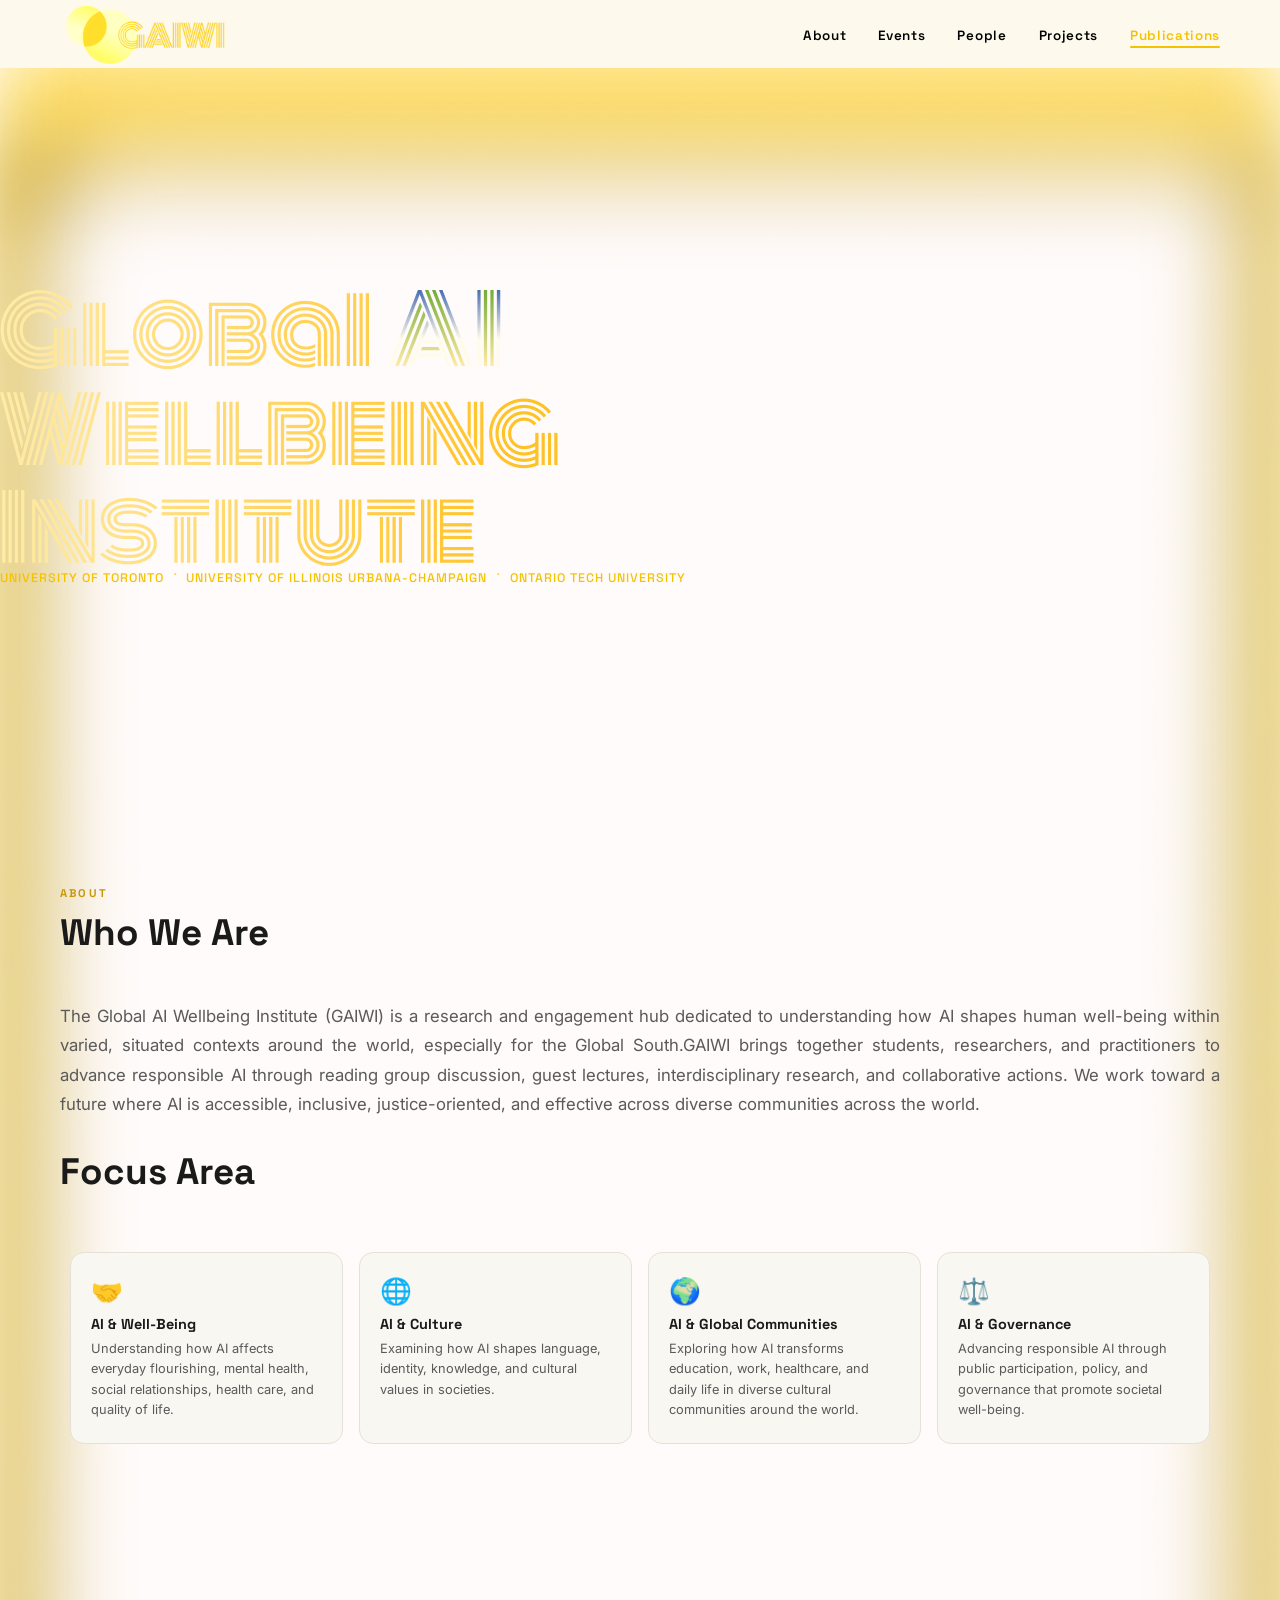
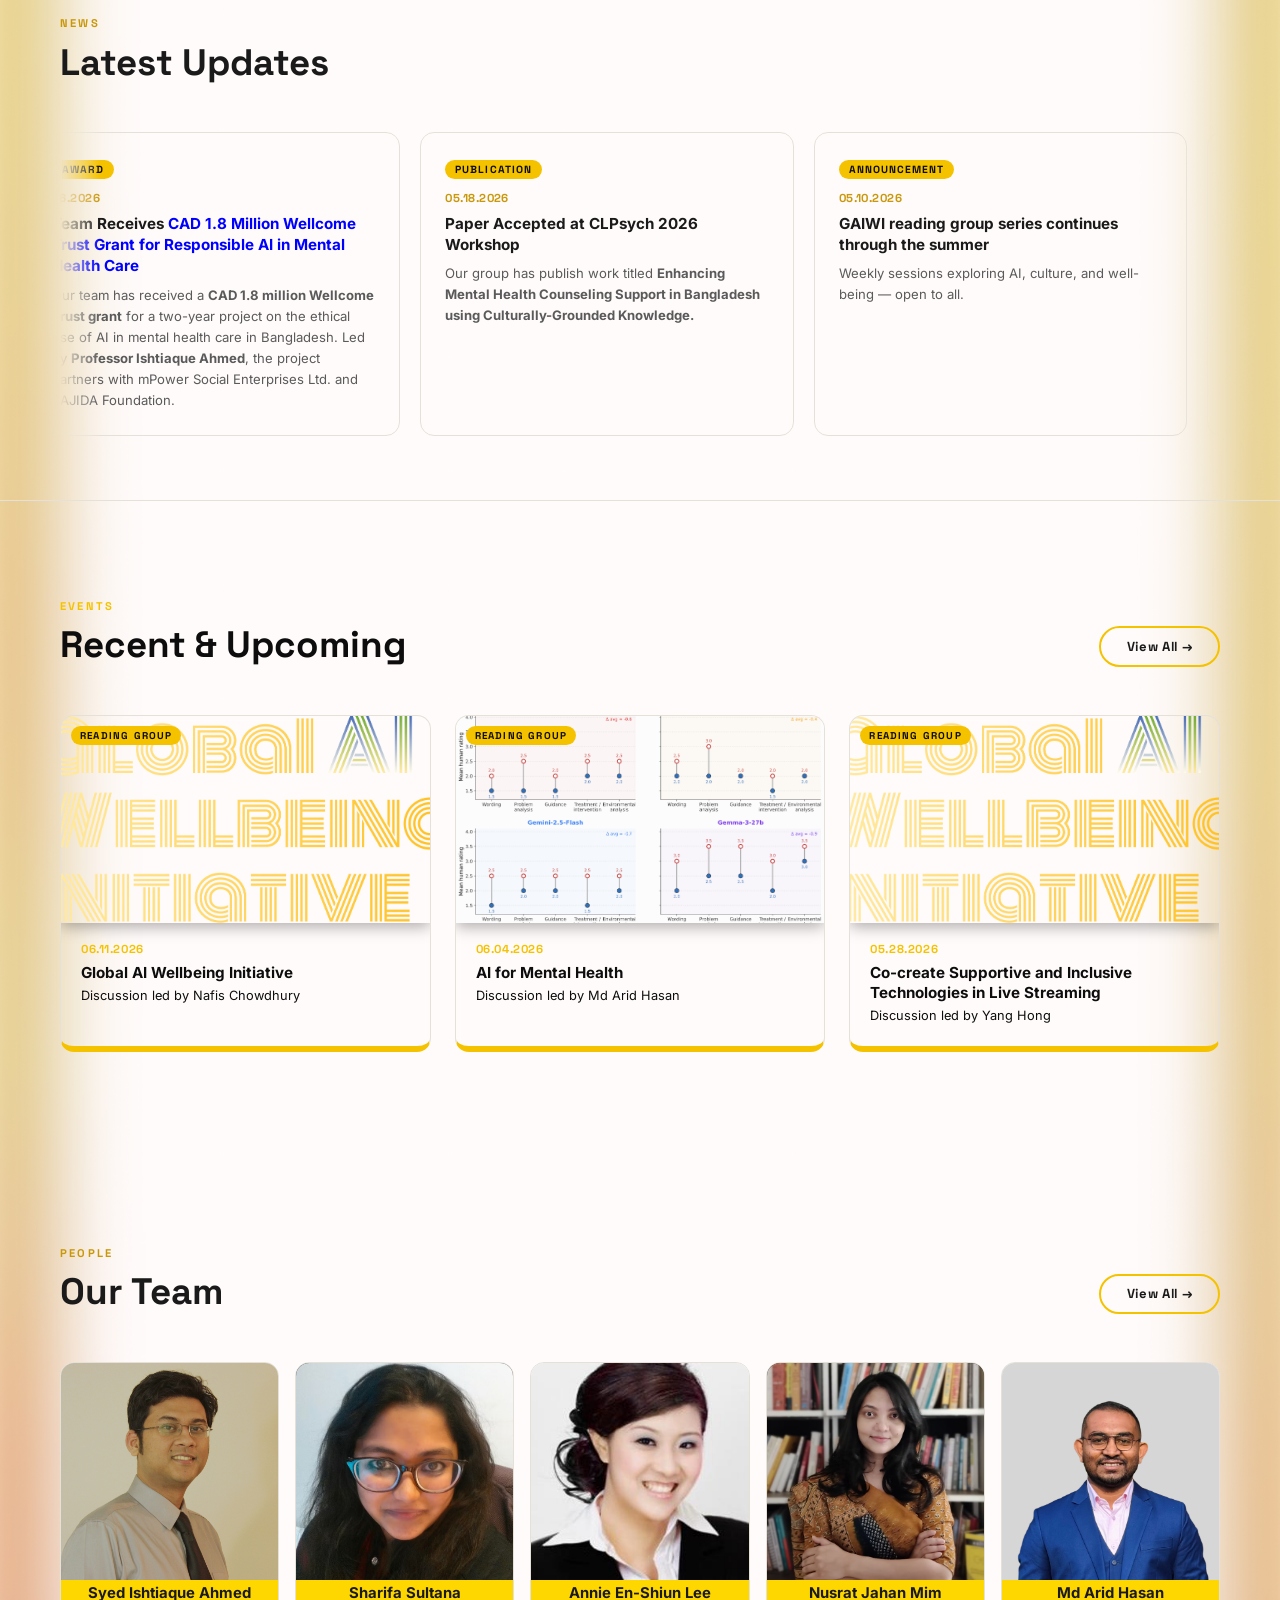
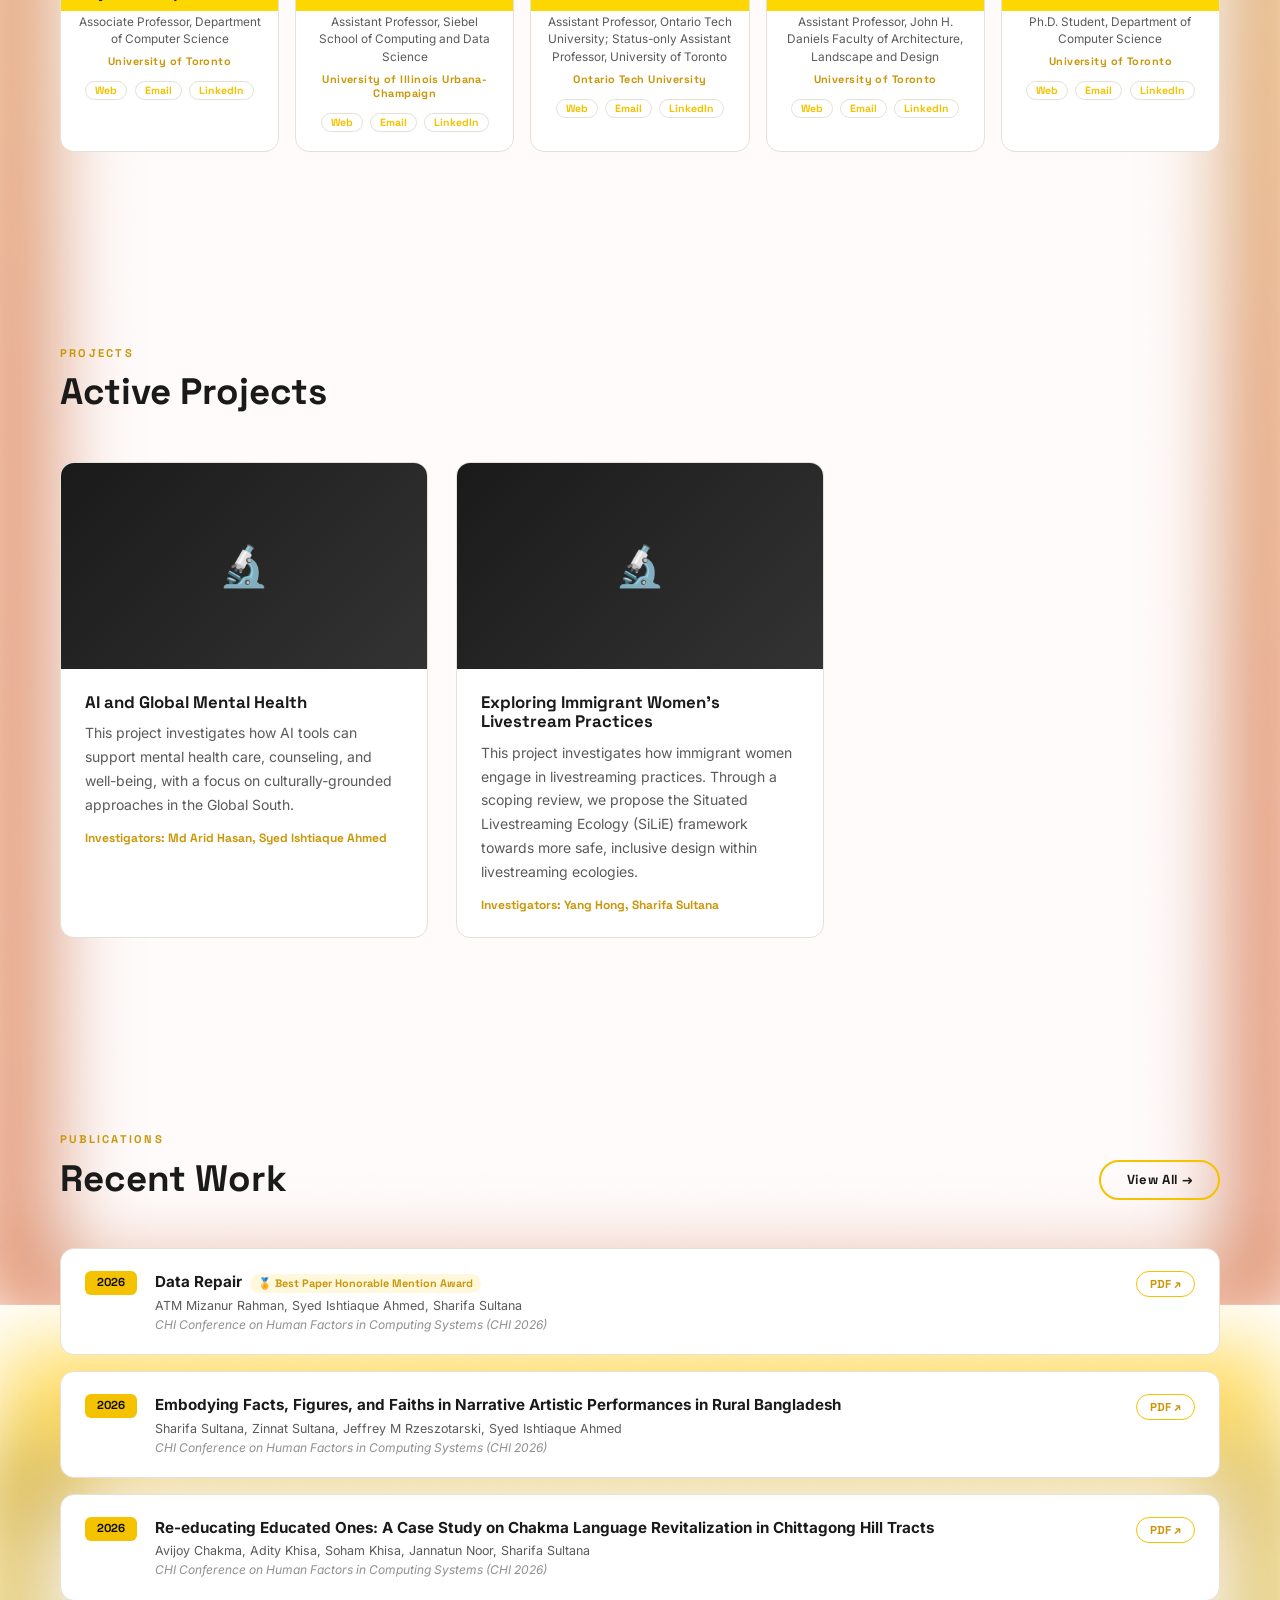
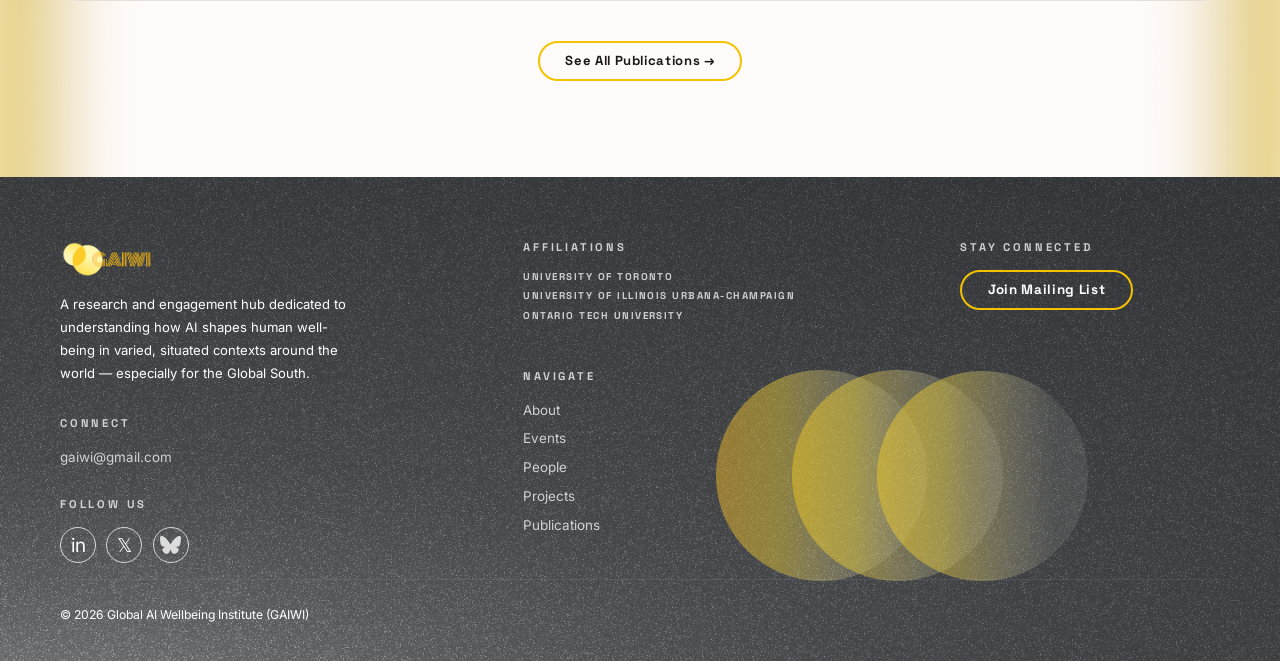
==== commit 0334cb17: "update website" ====
--- a/index.html
+++ b/index.html
@@ -17,19 +17,35 @@
   <nav id="site-nav" aria-label="Main navigation"></nav>
 
   <!-- ═══ HERO ═══════════════════════════════════════════════ -->
+<!--  <section id="hero">-->
+<!--    <div class="hero-bg"></div>-->
+<!--    <div class="container">-->
+<!--      <div class="hero-content">-->
+<!--        &lt;!&ndash; Real gaiwi_title.png wordmark &ndash;&gt;-->
+<!--        <img-->
+<!--          class="hero-title-img"-->
+<!--          src="./images/design_up/gaiwi_title.png"-->
+<!--          alt="Global AI Wellbeing Initiative"-->
+<!--        >-->
+<!--        <div class="hero-affiliations" id="hero-affils"></div>-->
+<!--      </div>-->
+<!--    </div>-->
+<!--  </section>-->
+
   <section id="hero">
-    <div class="hero-bg"></div>
-    <div class="container">
-      <div class="hero-content">
-        <!-- Real gaiwi_title.png wordmark -->
-        <img
-          class="hero-title-img"
-          src="./images/design_up/gaiwi_title.png"
-          alt="Global AI Wellbeing Initiative"
-        >
-        <div class="hero-affiliations" id="hero-affils"></div>
-      </div>
-    </div>
+      <div class="fig-flower-blue"></div>
+      <div class="fig-flower-orange"></div>
+      <div class="fig-soft-overlay"></div>
+      <div class="fig-circle fig-circle-1"></div>
+      <div class="fig-circle fig-circle-2"></div>
+      <div class="fig-circle fig-circle-3"></div>
+      <div class="fig-radial-overlay"></div>
+      <div class="fig-title">
+          <img class="fig-title-vector" src="./images/design_up/gaiwi_title.png" alt="Global AI Wellbeing">
+<!--          <div class="fig-institute-text">Institute</div>-->
+
+          <div class="fig-affils" id="hero-affils"></div>
+      </div>
   </section>
 
   <!-- ═══ ABOUT ═══════════════════════════════════════════════ -->
@@ -81,10 +97,10 @@
   </section>
 
   <!-- ═══ RESEARCH ════════════════════════════════════════════ -->
-  <section id="research">
+  <section id="project">
     <div class="container">
       <div class="section-header">
-        <p class="section-eyebrow">Research</p>
+        <p class="section-eyebrow">Projects</p>
         <h2 class="section-title">Active Projects</h2>
       </div>
       <div id="research-grid" class="research-grid"></div>
@@ -182,85 +198,25 @@
         </div>
       `).join('');
 
-    // ── PUBLICATIONS (latest 3)
-    document.getElementById('pub-list').innerHTML =
-      GAIWI_DATA.publications.sort((a, b) => b.year - a.year).slice(0, 3).map(pubItemHTML).join('');
-
-
-    // Clean up any previous attempt first
-    const old = document.querySelector('.hero-slideshow');
-    if (old) old.remove();
-    const oldStyle = document.getElementById('hero-slide-style');
-    if (oldStyle) oldStyle.remove();
-
-    const style = document.createElement('style');
-    style.id = 'hero-slide-style';
-    style.textContent = `
-      .hero-slideshow {
-        position: absolute;
-        inset: 0;
-        z-index: 1;
-        opacity: 0;
-        transition: opacity 0.4s ease;
-      }
-      #hero:hover .hero-slideshow {
-        opacity: 1;
-      }
-      .hero-slide {
-        position: absolute;
-        inset: 0;
-        background-size: contain;
-        background-position: right;
-        background-repeat: no-repeat;
-        opacity: 0;
-        transition: opacity 0.8s ease;
-      }
-      .hero-slide.active {
-        opacity: 1;
-      }
-      .hero-bg::after { z-index: 2; }
-      .hero-content { z-index: 3 !important; }
-    `;
-    document.head.appendChild(style);
-
-    const images = [
-        // "./images/design_up/banner-hover.png",
-        "./images/design_up/banner-circle.png",
-        "./images/design_up/banner-blueflower.png",
-        "./images/design_up/banner-orangeflower.png"
-    ];
-
-    const slideshow = document.createElement('div');
-    slideshow.className = 'hero-slideshow';
-    slideshow.innerHTML = images.map((src, i) =>
-        `<div class="hero-slide ${i === 0 ? 'active' : ''}" style="background-image:url('${src}')"></div>`
-    ).join('');
-    document.querySelector('#hero').appendChild(slideshow);
-
-    let timer = null;
-    let current = 0;
-    const getSlides = () => slideshow.querySelectorAll('.hero-slide');
-
-    const stopSlides = () => {
-        clearInterval(timer);
-        timer = null;
-        getSlides().forEach(s => s.classList.remove('active'));
-        current = 0;
-    };
-
-    const startSlides = () => {
-        stopSlides();
-        getSlides()[current].classList.add('active');
-        timer = setInterval(() => {
-            getSlides()[current].classList.remove('active');
-            current = (current + 1) % getSlides().length;
-            getSlides()[current].classList.add('active');
-        }, 1500);
-    };
-
-    const hero = document.querySelector('#hero');
-    hero.addEventListener('mouseenter', startSlides);
-    hero.addEventListener('mouseleave', stopSlides);
+    // const publications = loadPublicationData();
+    //
+    // // ── PUBLICATIONS (latest 3)
+    // // document.getElementById('pub-list').innerHTML =
+    // //   publications.sort((a, b) => b.year - a.year).slice(0, 3).map(pubItemHTML).join('');
+    // document.getElementById('pub-list').innerHTML =
+    //     publications
+    //         .sort((a, b) => (parseInt(b.year) || 0) - (parseInt(a.year) || 0))
+    //         .slice(0, 3)
+    //         .map(pubItemHTML)
+    //         .join('');
+
+    loadPublicationData().then(publications => {
+        document.getElementById('pub-list').innerHTML =
+            publications.sort((a, b) => (parseInt(b.year) || 0) - (parseInt(a.year) || 0))
+                .slice(0, 3).map(pubItemHTML).join('');
+    });
+
+
 
 
 
@@ -272,30 +228,143 @@
     // the inline <script> block right after the focus-grid render)
     // ============================================================
 
+  //   (function () {
+  //       // 1. Map each focus area to keywords used to match publications.
+  //       //    Edit these keyword lists to control which papers show up.
+  //       const FOCUS_KEYWORDS = {
+  //           "AI & Well-Being":        ["mental health", "well-being", "wellbeing"],
+  //           "AI & Culture":           ["culture"],
+  //           "AI & Global Communities":["community", "global", "immigrant", "livestream"],
+  //           "AI & Governance":        ["governance", "policy"]
+  //       };
+  //
+  //       async function matchPublications(focusTitle) {
+  //           const keywords = (FOCUS_KEYWORDS[focusTitle] || []).map(k => k.toLowerCase());
+  //           const pubs = await loadPublicationData();
+  //
+  //           return pubs.filter(p => {
+  //               const haystack = `${p.focus_area}`.toLowerCase();
+  //               return keywords.some(k => haystack.includes(k));
+  //           });
+  //       }
+  //
+  //       // 2. Create (or reuse) a panel under the focus grid to show results
+  //       let panel = document.getElementById('focus-pub-panel');
+  //       if (!panel) {
+  //           panel = document.createElement('div');
+  //           panel.id = 'focus-pub-panel';
+  //           panel.style.cssText = `
+  //             grid-column: 1 / -1;
+  //             margin-top: 1.5rem;
+  //             padding: 1.5rem;
+  //             background: var(--light-bg, #F9F7F2);
+  //             border: 1px solid var(--border, #E5E1D8);
+  //             border-radius: var(--radius-md, 14px);
+  //             display: none;
+  //           `;
+  //           document.getElementById('focus-grid').appendChild(panel);
+  //       }
+  //
+  //       function renderPanel(focusTitle, pubs) {
+  //           if (!pubs.length) {
+  //               panel.innerHTML = `
+  //       <div style="display:flex;justify-content:space-between;align-items:center;margin-bottom:0.75rem;">
+  //         <strong style="font-family:var(--font-display);font-size:0.85rem;">${focusTitle}</strong>
+  //         <button id="focus-pub-close" style="background:none;border:none;cursor:pointer;font-size:1rem;">✕</button>
+  //       </div>
+  //       <p style="font-size:0.85rem;color:var(--text-muted,#5A5A5A);">No related publications yet.</p>
+  //     `;
+  //           } else {
+  //               panel.innerHTML = `
+  //       <div style="display:flex;justify-content:space-between;align-items:center;margin-bottom:1rem;">
+  //         <strong style="font-family:var(--font-display);font-size:0.85rem;">
+  //           Publications related to "${focusTitle}"
+  //         </strong>
+  //         <button id="focus-pub-close" style="background:none;border:none;cursor:pointer;font-size:1rem;">✕</button>
+  //       </div>
+  //       <div class="pub-list">
+  //         ${pubs.map(pubItemHTML).join('')}
+  //       </div>
+  //     `;
+  //           }
+  //           panel.style.display = 'block';
+  //           document.getElementById('focus-pub-close').addEventListener('click', () => {
+  //               panel.style.display = 'none';
+  //               document.querySelectorAll('.focus-card').forEach(c => c.classList.remove('active'));
+  //           });
+  //           panel.scrollIntoView({ behavior: 'smooth', block: 'nearest' });
+  //       }
+  //
+  //       // 3. Wire up click handlers on the focus cards
+  //       document.querySelectorAll('.focus-card').forEach(card => {
+  //           card.style.cursor = 'pointer';
+  //           const title = card.querySelector('h3').textContent.trim();
+  //
+  //           card.addEventListener('click', () => {
+  //               const isActive = card.classList.contains('active');
+  //               document.querySelectorAll('.focus-card').forEach(c => c.classList.remove('active'));
+  //
+  //               if (isActive) {
+  //                   panel.style.display = 'none';
+  //                   return;
+  //               }
+  //               card.classList.add('active');
+  //               matchPublications(title).then(matched => renderPanel(title, matched));
+  //           });
+  //       });
+  //
+  //       // 4. Small style hook for the active state
+  //       const style = document.createElement('style');
+  //       style.textContent = `
+  //   .focus-card.active { border-color: var(--gold, #F5C200) !important; box-shadow: 0 6px 24px rgba(245,194,0,0.18); }
+  //   .focus-card.active::before { transform: scaleX(1) !important; }
+  // `;
+  //       document.head.appendChild(style);
+  //   })();
+
+
     (function () {
-        // 1. Map each focus area to keywords used to match publications.
-        //    Edit these keyword lists to control which papers show up.
         const FOCUS_KEYWORDS = {
-            "AI & Well-Being":        ["mental health", "well-being", "wellbeing"],
-            "AI & Culture":           ["culture"],
-            "AI & Global Communities":["community", "global", "immigrant", "livestream"],
-            "AI & Governance":        ["governance", "policy"]
+            "AI & Well-Being":         ["mental health", "well-being", "wellbeing"],
+            "AI & Culture":            ["culture", "ai & culture"],
+            "AI & Global Communities": ["community", "global", "immigrant", "livestream"],
+            "AI & Governance":         ["governance", "policy"]
         };
 
-        function matchPublications(focusTitle) {
-            const keywords = (FOCUS_KEYWORDS[focusTitle] || []).map(k => k.toLowerCase());
-            return GAIWI_DATA.publications.filter(p => {
-                const haystack = `${p.focus_area}`.toLowerCase();
+        // Case/whitespace-insensitive keyword lookup so the card title
+        // doesn't have to match the key character-for-character
+        function keywordsFor(title) {
+            const norm = s => s.toLowerCase().replace(/\s+/g, ' ').trim();
+            const key = Object.keys(FOCUS_KEYWORDS).find(k => norm(k) === norm(title));
+            return (FOCUS_KEYWORDS[key] || []).map(k => k.toLowerCase());
+        }
+
+        // Cache the data so we don't re-fetch on every card click
+        let pubsPromise = null;
+        function getPubs() {
+            if (!pubsPromise) pubsPromise = loadPublicationData();
+            return pubsPromise;
+        }
+
+        async function matchPublications(focusTitle) {
+            const keywords = keywordsFor(focusTitle);
+            const pubs = await getPubs();
+            pubs.sort((a, b) => (parseInt(b.year) || 0) - (parseInt(a.year) || 0))
+            return pubs.filter(p => {
+                const haystack = `${p.category || ''} ${p.title || ''}`.toLowerCase();
                 return keywords.some(k => haystack.includes(k));
             });
         }
 
-        // 2. Create (or reuse) a panel under the focus grid to show results
-        let panel = document.getElementById('focus-pub-panel');
-        if (!panel) {
-            panel = document.createElement('div');
-            panel.id = 'focus-pub-panel';
-            panel.style.cssText = `
+        function init() {
+            const grid = document.getElementById('focus-grid');
+            if (!grid) return; // page doesn't have the focus section
+
+            let panel = document.getElementById('focus-pub-panel');
+            if (!panel) {
+                panel = document.createElement('div');
+                panel.id = 'focus-pub-panel';
+                panel.style.cssText = `
               grid-column: 1 / -1;
               margin-top: 1.5rem;
               padding: 1.5rem;
@@ -303,68 +372,71 @@
               border: 1px solid var(--border, #E5E1D8);
               border-radius: var(--radius-md, 14px);
               display: none;
+              max-height: 420px;
+              overflow-y: auto;
             `;
-            document.getElementById('focus-grid').appendChild(panel);
-        }
-
-        function renderPanel(focusTitle, pubs) {
-            if (!pubs.length) {
-                panel.innerHTML = `
-        <div style="display:flex;justify-content:space-between;align-items:center;margin-bottom:0.75rem;">
-          <strong style="font-family:var(--font-display);font-size:0.85rem;">${focusTitle}</strong>
-          <button id="focus-pub-close" style="background:none;border:none;cursor:pointer;font-size:1rem;">✕</button>
-        </div>
-        <p style="font-size:0.85rem;color:var(--text-muted,#5A5A5A);">No related publications yet.</p>
-      `;
-            } else {
-                panel.innerHTML = `
-        <div style="display:flex;justify-content:space-between;align-items:center;margin-bottom:1rem;">
-          <strong style="font-family:var(--font-display);font-size:0.85rem;">
-            Publications related to "${focusTitle}"
-          </strong>
-          <button id="focus-pub-close" style="background:none;border:none;cursor:pointer;font-size:1rem;">✕</button>
-        </div>
-        <div class="pub-list">
-          ${pubs.map(pubItemHTML).join('')}
-        </div>
-      `;
+                grid.appendChild(panel);
             }
-            panel.style.display = 'block';
-            document.getElementById('focus-pub-close').addEventListener('click', () => {
-                panel.style.display = 'none';
-                document.querySelectorAll('.focus-card').forEach(c => c.classList.remove('active'));
+
+            let lastRequestedTitle = null; // guards against out-of-order async renders
+
+            function renderPanel(focusTitle, pubs) {
+                const header = `
+              <div style="display:flex;justify-content:space-between;align-items:center;margin-bottom:1rem;">
+                <strong style="font-family:var(--font-display);font-size:0.85rem;">
+                  ${pubs.length ? `Publications related to "${focusTitle}"` : focusTitle}
+                </strong>
+                <button id="focus-pub-close" style="background:none;border:none;cursor:pointer;font-size:1rem;">✕</button>
+              </div>`;
+                const body = pubs.length
+                    ? `<div class="pub-list">${pubs.map(pubItemHTML).join('')}</div>`
+                    : `<p style="font-size:0.85rem;color:var(--text-muted,#5A5A5A);">No related publications yet.</p>`;
+
+                panel.innerHTML = header + body;
+                panel.style.display = 'block';
+                document.getElementById('focus-pub-close').addEventListener('click', () => {
+                    panel.style.display = 'none';
+                    document.querySelectorAll('.focus-card').forEach(c => c.classList.remove('active'));
+                });
+                panel.scrollIntoView({ behavior: 'smooth', block: 'nearest' });
+            }
+
+            document.querySelectorAll('.focus-card').forEach(card => {
+                const h3 = card.querySelector('h3');
+                if (!h3) return;
+                card.style.cursor = 'pointer';
+                const title = h3.textContent.trim();
+
+                card.addEventListener('click', () => {
+                    const isActive = card.classList.contains('active');
+                    document.querySelectorAll('.focus-card').forEach(c => c.classList.remove('active'));
+
+                    if (isActive) {
+                        panel.style.display = 'none';
+                        return;
+                    }
+                    card.classList.add('active');
+                    lastRequestedTitle = title;
+                    matchPublications(title).then(matched => {
+                        if (lastRequestedTitle === title) renderPanel(title, matched);
+                    });
+                });
             });
-            panel.scrollIntoView({ behavior: 'smooth', block: 'nearest' });
-        }
-
-        // 3. Wire up click handlers on the focus cards
-        document.querySelectorAll('.focus-card').forEach(card => {
-            card.style.cursor = 'pointer';
-            const title = card.querySelector('h3').textContent.trim();
-
-            card.addEventListener('click', () => {
-                const isActive = card.classList.contains('active');
-                document.querySelectorAll('.focus-card').forEach(c => c.classList.remove('active'));
-
-                if (isActive) {
-                    panel.style.display = 'none';
-                    return;
-                }
-                card.classList.add('active');
-                renderPanel(title, matchPublications(title));
-            });
-        });
-
-        // 4. Small style hook for the active state
-        const style = document.createElement('style');
-        style.textContent = `
-    .focus-card.active { border-color: var(--gold, #F5C200) !important; box-shadow: 0 6px 24px rgba(245,194,0,0.18); }
-    .focus-card.active::before { transform: scaleX(1) !important; }
-  `;
-        document.head.appendChild(style);
+
+            const style = document.createElement('style');
+            style.textContent = `
+          .focus-card.active { border-color: var(--gold, #F5C200) !important; box-shadow: 0 6px 24px rgba(245,194,0,0.18); }
+          .focus-card.active::before { transform: scaleX(1) !important; }
+        `;
+            document.head.appendChild(style);
+        }
+
+        if (document.readyState === 'loading') {
+            document.addEventListener('DOMContentLoaded', init);
+        } else {
+            init();
+        }
     })();
-
-
 
 
     // ============================================================
@@ -383,7 +455,7 @@
   //       style.textContent = `
   //
   // `;
-        document.head.appendChild(style);
+  //       document.head.appendChild(style);
 
         // 3. Build markup — duplicate the list so the loop is seamless
         const section = document.createElement('section');
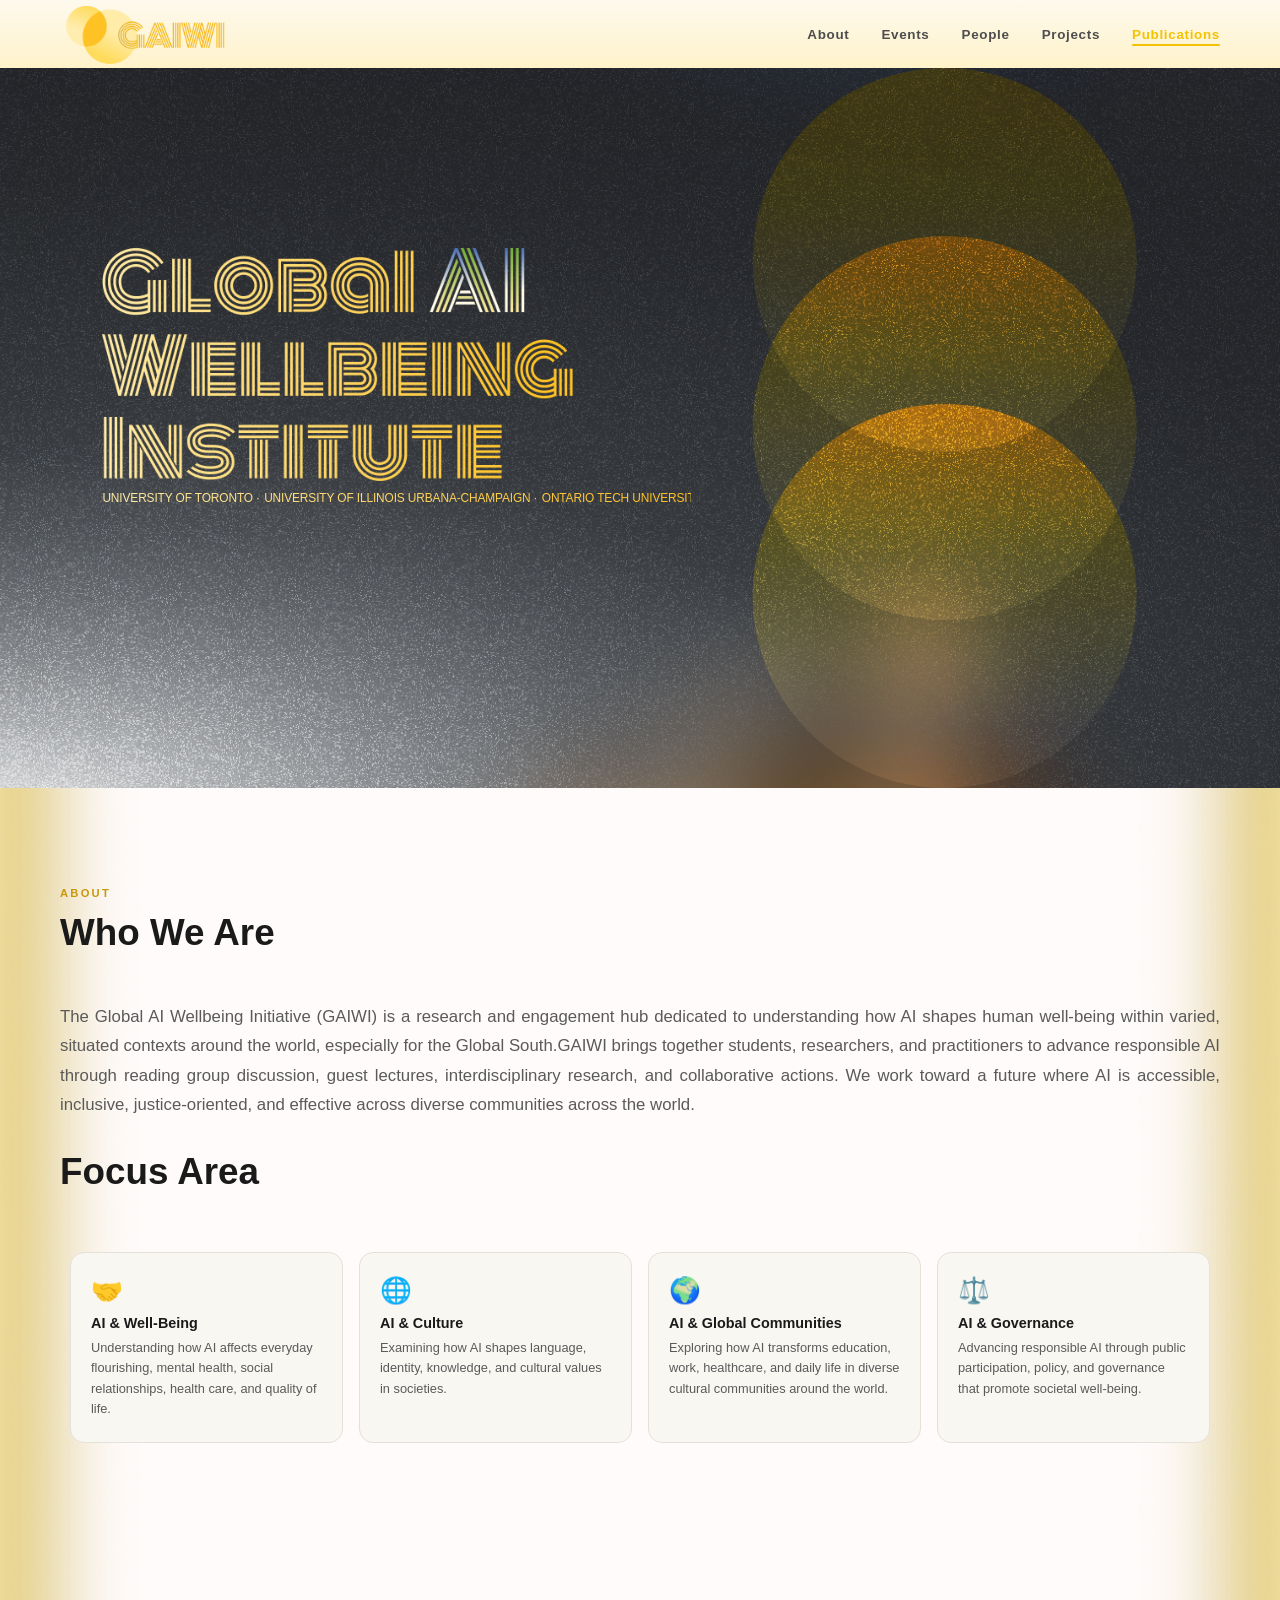
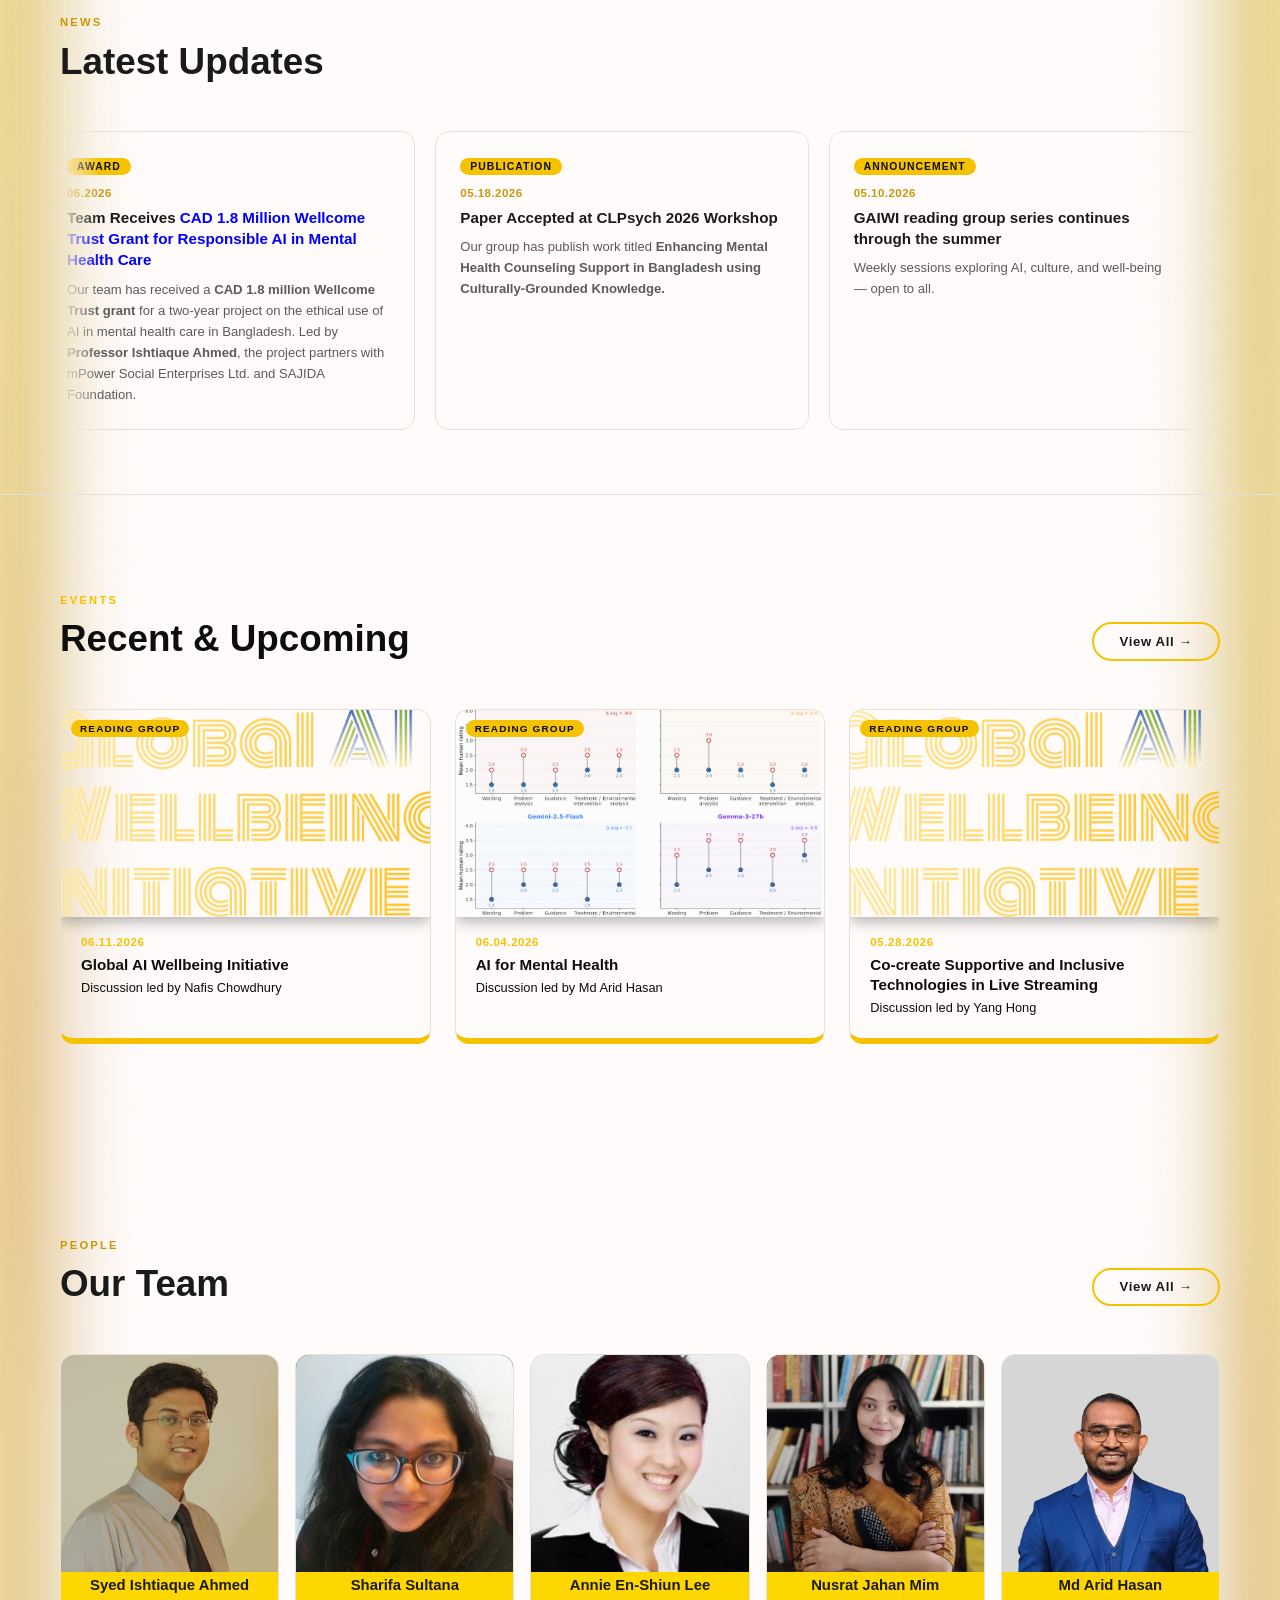
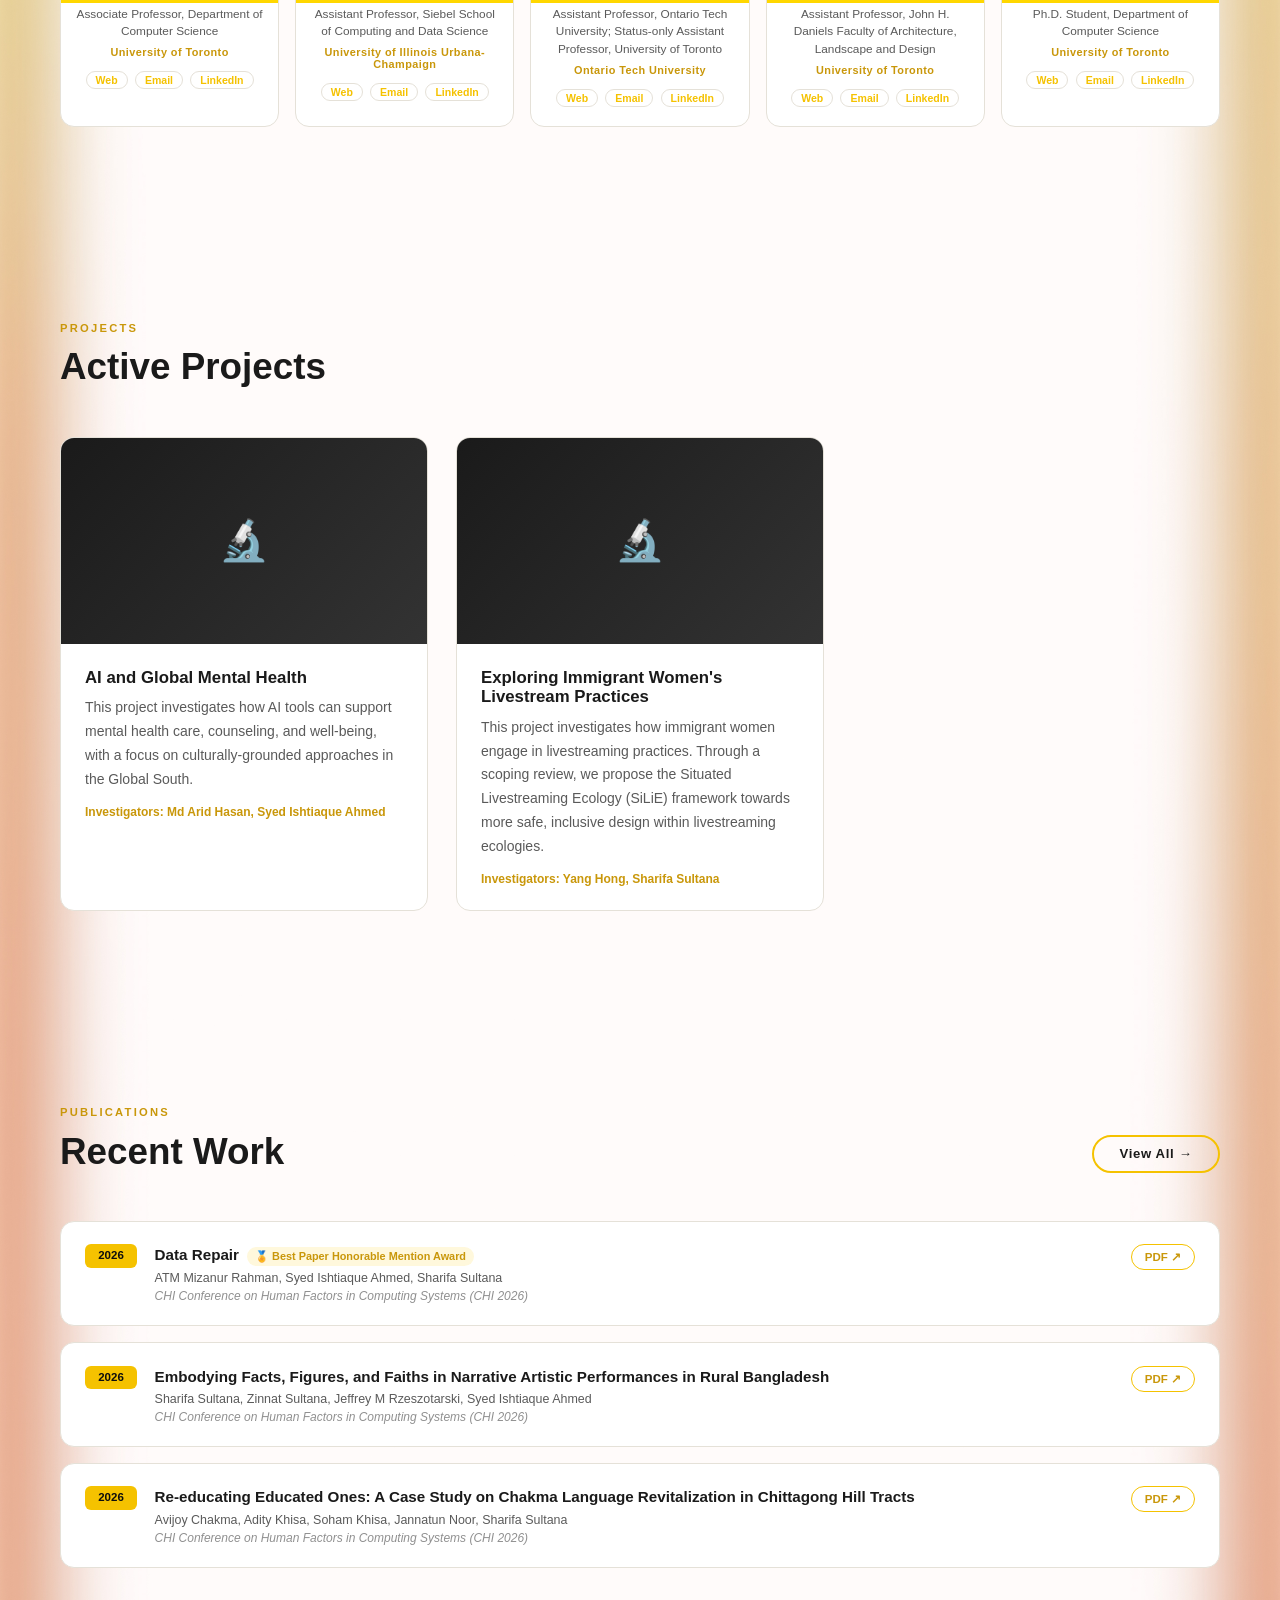
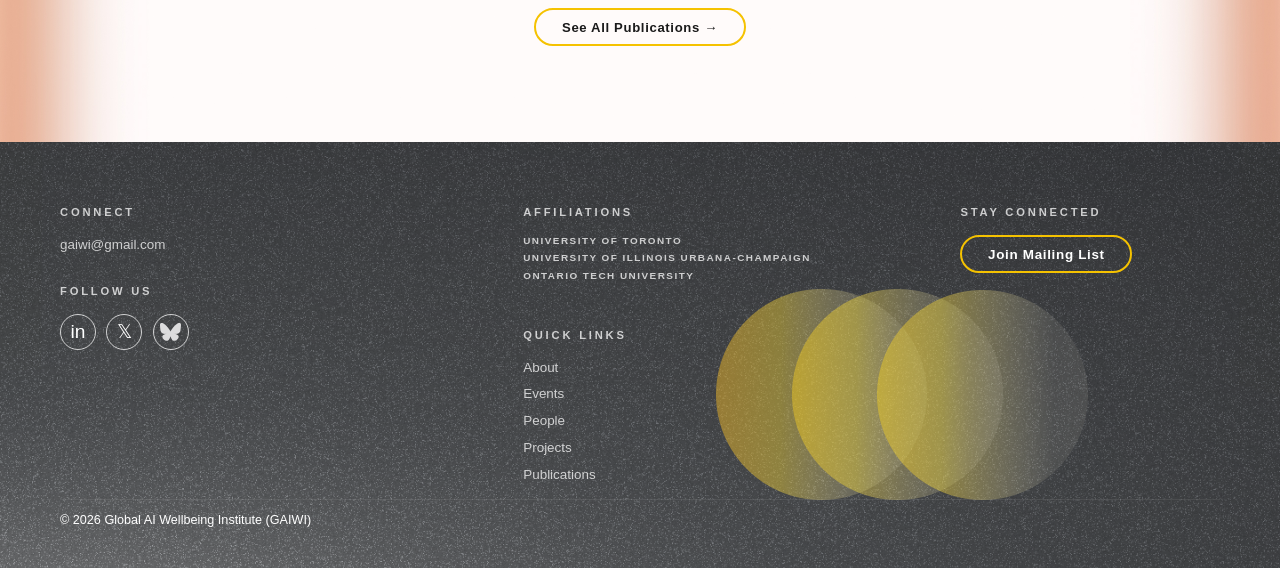
==== commit 77237238: "update layout" ====
--- a/index.html
+++ b/index.html
@@ -198,17 +198,6 @@
         </div>
       `).join('');
 
-    // const publications = loadPublicationData();
-    //
-    // // ── PUBLICATIONS (latest 3)
-    // // document.getElementById('pub-list').innerHTML =
-    // //   publications.sort((a, b) => b.year - a.year).slice(0, 3).map(pubItemHTML).join('');
-    // document.getElementById('pub-list').innerHTML =
-    //     publications
-    //         .sort((a, b) => (parseInt(b.year) || 0) - (parseInt(a.year) || 0))
-    //         .slice(0, 3)
-    //         .map(pubItemHTML)
-    //         .join('');
 
     loadPublicationData().then(publications => {
         document.getElementById('pub-list').innerHTML =
@@ -216,111 +205,6 @@
                 .slice(0, 3).map(pubItemHTML).join('');
     });
 
-
-
-
-
-
-
-    // ============================================================
-    // Focus Area → Publications filter
-    // Paste into the browser console on index.html (or add to
-    // the inline <script> block right after the focus-grid render)
-    // ============================================================
-
-  //   (function () {
-  //       // 1. Map each focus area to keywords used to match publications.
-  //       //    Edit these keyword lists to control which papers show up.
-  //       const FOCUS_KEYWORDS = {
-  //           "AI & Well-Being":        ["mental health", "well-being", "wellbeing"],
-  //           "AI & Culture":           ["culture"],
-  //           "AI & Global Communities":["community", "global", "immigrant", "livestream"],
-  //           "AI & Governance":        ["governance", "policy"]
-  //       };
-  //
-  //       async function matchPublications(focusTitle) {
-  //           const keywords = (FOCUS_KEYWORDS[focusTitle] || []).map(k => k.toLowerCase());
-  //           const pubs = await loadPublicationData();
-  //
-  //           return pubs.filter(p => {
-  //               const haystack = `${p.focus_area}`.toLowerCase();
-  //               return keywords.some(k => haystack.includes(k));
-  //           });
-  //       }
-  //
-  //       // 2. Create (or reuse) a panel under the focus grid to show results
-  //       let panel = document.getElementById('focus-pub-panel');
-  //       if (!panel) {
-  //           panel = document.createElement('div');
-  //           panel.id = 'focus-pub-panel';
-  //           panel.style.cssText = `
-  //             grid-column: 1 / -1;
-  //             margin-top: 1.5rem;
-  //             padding: 1.5rem;
-  //             background: var(--light-bg, #F9F7F2);
-  //             border: 1px solid var(--border, #E5E1D8);
-  //             border-radius: var(--radius-md, 14px);
-  //             display: none;
-  //           `;
-  //           document.getElementById('focus-grid').appendChild(panel);
-  //       }
-  //
-  //       function renderPanel(focusTitle, pubs) {
-  //           if (!pubs.length) {
-  //               panel.innerHTML = `
-  //       <div style="display:flex;justify-content:space-between;align-items:center;margin-bottom:0.75rem;">
-  //         <strong style="font-family:var(--font-display);font-size:0.85rem;">${focusTitle}</strong>
-  //         <button id="focus-pub-close" style="background:none;border:none;cursor:pointer;font-size:1rem;">✕</button>
-  //       </div>
-  //       <p style="font-size:0.85rem;color:var(--text-muted,#5A5A5A);">No related publications yet.</p>
-  //     `;
-  //           } else {
-  //               panel.innerHTML = `
-  //       <div style="display:flex;justify-content:space-between;align-items:center;margin-bottom:1rem;">
-  //         <strong style="font-family:var(--font-display);font-size:0.85rem;">
-  //           Publications related to "${focusTitle}"
-  //         </strong>
-  //         <button id="focus-pub-close" style="background:none;border:none;cursor:pointer;font-size:1rem;">✕</button>
-  //       </div>
-  //       <div class="pub-list">
-  //         ${pubs.map(pubItemHTML).join('')}
-  //       </div>
-  //     `;
-  //           }
-  //           panel.style.display = 'block';
-  //           document.getElementById('focus-pub-close').addEventListener('click', () => {
-  //               panel.style.display = 'none';
-  //               document.querySelectorAll('.focus-card').forEach(c => c.classList.remove('active'));
-  //           });
-  //           panel.scrollIntoView({ behavior: 'smooth', block: 'nearest' });
-  //       }
-  //
-  //       // 3. Wire up click handlers on the focus cards
-  //       document.querySelectorAll('.focus-card').forEach(card => {
-  //           card.style.cursor = 'pointer';
-  //           const title = card.querySelector('h3').textContent.trim();
-  //
-  //           card.addEventListener('click', () => {
-  //               const isActive = card.classList.contains('active');
-  //               document.querySelectorAll('.focus-card').forEach(c => c.classList.remove('active'));
-  //
-  //               if (isActive) {
-  //                   panel.style.display = 'none';
-  //                   return;
-  //               }
-  //               card.classList.add('active');
-  //               matchPublications(title).then(matched => renderPanel(title, matched));
-  //           });
-  //       });
-  //
-  //       // 4. Small style hook for the active state
-  //       const style = document.createElement('style');
-  //       style.textContent = `
-  //   .focus-card.active { border-color: var(--gold, #F5C200) !important; box-shadow: 0 6px 24px rgba(245,194,0,0.18); }
-  //   .focus-card.active::before { transform: scaleX(1) !important; }
-  // `;
-  //       document.head.appendChild(style);
-  //   })();
 
 
     (function () {
--- a/css/style.css
+++ b/css/style.css
@@ -5,50 +5,50 @@
 
 /* ── TOKENS ─────────────────────────────────────────────── */
 :root {
-  --gold:       #F5C200;
-  --gold-dim:   #C9970A;
-  --gold-pale:  #FFF8DC;
-  --black:      #0D0D0D;
-  --dark:       #161616;
-  --dark-card:  #222222;
-  --mid:        #3A3A3A;
-  --light-bg:   #F9F7F2;
-  --white:      #FFFFFF;
-  --text:       #1A1A1A;
-  --text-muted: #5A5A5A;
-  --text-light: #909090;
-  --border:     #E5E1D8;
-
-  --radius-sm:  6px;
-  --radius-md:  14px;
-  --radius-lg:  24px;
-
-  --font-display: 'Space Grotesk', sans-serif;
-  --font-body:    'Inter', sans-serif;
-
-  --max-w: 1160px;
-  --section-gap: 96px;
+    --gold:       #F5C200;
+    --gold-dim:   #C9970A;
+    --gold-pale:  #FFF8DC;
+    --black:      #0D0D0D;
+    --dark:       #161616;
+    --dark-card:  #222222;
+    --mid:        #3A3A3A;
+    --light-bg:   #F9F7F2;
+    --white:      #FFFFFF;
+    --text:       #1A1A1A;
+    --text-muted: #5A5A5A;
+    --text-light: #909090;
+    --border:     #E5E1D8;
+
+    --radius-sm:  6px;
+    --radius-md:  14px;
+    --radius-lg:  24px;
+    --font-display: 'Roboto', sans-serif;
+    --font-body:    'Roboto', sans-serif;
+
+    --max-w: 1160px;
+    --section-gap: 96px;
 }
 
 /* ── RESET ───────────────────────────────────────────────── */
 *, *::before, *::after { box-sizing: border-box; margin: 0; padding: 0; }
 html { scroll-behavior: smooth; }
 body {
-  font-family: var(--font-body);
-  color: var(--text);
-  background: var(--white);
-  -webkit-font-smoothing: antialiased;
-}
-.full_page{
-    content: '';
-    position: absolute;
-    inset: 0;
+    font-family: var(--font-body);
+    color: var(--text);
+    background: var(--white);
+    -webkit-font-smoothing: antialiased;
+}
+
+/* FIX #5: consistent, device-safe page background.
+   - 100% auto keeps the image undistorted at full width
+   - background-color continues seamlessly once the image ends on long pages
+     (adjust #F9F7F2 to match the bottom edge of Background.jpg) */
+.full_page {
     background-image: url('../images/design_up/Background.jpg');
-    background-size: cover;
-    background-position: center top;
-    /*opacity: 0.12;*/
-    z-index: 0;
-}
+    background-size: 100% 100%;
+    background-repeat: no-repeat;
+}
+
 img { display: block; max-width: 100%; }
 a { color: inherit; text-decoration: none; }
 
@@ -57,98 +57,85 @@
 p { line-height: 1.75; }
 
 .section-eyebrow {
-  font-family: var(--font-display);
-  font-size: 0.7rem;
-  font-weight: 700;
-  letter-spacing: 0.2em;
-  text-transform: uppercase;
-  color: var(--gold-dim);
-  margin-bottom: 0.5rem;
+    font-family: var(--font-display);
+    font-size: 0.7rem;
+    font-weight: 700;
+    letter-spacing: 0.2em;
+    text-transform: uppercase;
+    color: var(--gold-dim);
+    margin-bottom: 0.5rem;
 }
 .section-title {
-  font-size: clamp(1.65rem, 3vw, 2.3rem);
-  font-weight: 700;
-  color: var(--text);
+    font-size: clamp(1.65rem, 3vw, 2.3rem);
+    font-weight: 700;
+    color: var(--text);
 }
 
 /* ── LAYOUT ──────────────────────────────────────────────── */
 .container {
-  width: 92%;
-  max-width: var(--max-w);
-  margin-inline: auto;
+    width: 92%;
+    max-width: var(--max-w);
+    margin-inline: auto;
 }
 section { padding: var(--section-gap) 0; }
 .section-header { margin-bottom: 3rem; }
 
 /* ── NAV ─────────────────────────────────────────────────── */
+/* FIX #1: removed trailing comma that invalidated the gradient */
 #site-nav {
-    /*background-color: #FFEDc3;*/
-    /*background: linear-gradient(*/
-    /*        to right,*/
-    /*        rgba(251,247,232,0.88) 0%,*/
-    /*        #FFEDc3 45%,*/
-    /*        rgba(252,243,222, 0.99) 100%*/
-    /*);*/
-    background: linear-gradient(
-            to top,
-            #FDF9ED 100%,
-            #FFF3CA 100%
-    );
-  position: fixed;
-  top: 0; left: 0; right: 0;
-  z-index: 200;
-  transition: background 0.35s, backdrop-filter 0.35s, box-shadow 0.35s;
+    background: linear-gradient(to top, #FFF3CA 0%, #FDF9ED 100%);
+    position: fixed;
+    top: 0; left: 0; right: 0;
+    z-index: 200;
+    transition: background 0.35s, backdrop-filter 0.35s, box-shadow 0.35s;
 }
 
 #site-nav.scrolled {
-    background-color: #FFEDc3;
-  /*background: rgba(252,243,223,1);*/
-  backdrop-filter: blur(12px);
-  -webkit-backdrop-filter: blur(12px);
-  box-shadow: 0 1px 0 rgba(245,194,0,0.18);
+    background-color: #FFEDC3;
+    backdrop-filter: blur(12px);
+    -webkit-backdrop-filter: blur(12px);
+    box-shadow: 0 1px 0 rgba(245,194,0,0.18);
 }
 .nav-inner {
-  display: flex;
-  align-items: center;
-  justify-content: space-between;
-  height: 68px;
+    display: flex;
+    align-items: center;
+    justify-content: space-between;
+    height: 68px;
 }
 .nav-logo {
-  display: flex;
-  align-items: center;
-  flex-shrink: 0;
+    display: flex;
+    align-items: center;
+    flex-shrink: 0;
 }
 .nav-logo img {
-  height: 65px;
-  width: auto;
-  /* logo PNG has black bg — mix-blend-mode makes black transparent */
-  /*mix-blend-mode: screen;*/
-  filter: brightness(1.15);
+    height: 65px;
+    width: auto;
 }
 .nav-links {
-  display: flex;
-  list-style: none;
-  gap: 2rem;
-  align-items: center;
-}
+    display: flex;
+    list-style: none;
+    gap: 2rem;
+    align-items: center;
+}
+/* FIX #10: removed no-op `gap` on anchors */
 .nav-links a {
-  font-family: var(--font-display);
-  font-size: 0.84rem;
-  font-weight: 600;
-  letter-spacing: 0.05em;
-  color: black;
-  transition: color 0.2s;
-  position: relative;
+    font-family: 'Roboto', sans-serif;
+    font-size: 0.84rem;
+    font-weight: 600;
+    letter-spacing: 0.05em;
+    color: #4D4D4D;
+    transition: color 0.2s;
+    position: relative;
 }
 .nav-links a::after {
-  content: '';
-  position: absolute;
-  left: 0; right: 0; bottom: -4px;
-  height: 2px;
-  background: var(--gold);
-  border-radius: 2px;
-  transform: scaleX(0);
-  transition: transform 0.2s;
+    content: '';
+    position: absolute;
+    left: 0; right: 0; bottom: -4px;
+    height: 2px;
+    background: var(--gold);
+    border-radius: 2px;
+    transform: scaleX(0);
+    transition: transform 0.2s;
 }
 .nav-links a:hover { color: var(--gold); }
 .nav-links a:hover::after,
@@ -157,168 +144,258 @@
 
 /* Burger */
 .nav-burger {
-  display: none;
-  flex-direction: column;
-  gap: 5px;
-  cursor: pointer;
-  padding: 6px;
-  background: none;
-  border: none;
-}
+    display: none;
+    flex-direction: column;
+    gap: 5px;
+    cursor: pointer;
+    padding: 6px;
+    background: none;
+    border: none;
+}
+/* FIX #3: dark bars so the burger is visible on the light nav */
 .nav-burger span {
-  display: block;
-  width: 24px; height: 2px;
-  background: var(--white);
-  border-radius: 2px;
-  transition: 0.3s;
+    display: block;
+    width: 24px; height: 2px;
+    background: var(--text);
+    border-radius: 2px;
+    transition: 0.3s;
+}
+
+/* FIX #9: ease nav spacing on tablets before the burger kicks in */
+@media (max-width: 900px) {
+    .nav-links { gap: 1.1rem; }
+    .nav-links a { font-size: 0.78rem; }
 }
 
 @media (max-width: 720px) {
-  .nav-burger { display: flex; }
-  .nav-links {
-    position: fixed;
-    top: 68px; left: 0; right: 0;
-    background: rgba(13,13,13,0.98);
-    flex-direction: column;
-    gap: 0;
-    padding: 0.5rem 0 1.5rem;
-    transform: translateY(-120%);
-    transition: transform 0.3s;
-    backdrop-filter: blur(12px);
-  }
-  .nav-links.open { transform: translateY(0); }
-  .nav-links a { display: block; padding: 0.9rem 1.5rem; font-size: 1rem; }
-  .nav-links a::after { display: none; }
+    .nav-burger { display: flex; }
+    .nav-links {
+        position: fixed;
+        top: 68px; left: 0; right: 0;
+        /*background: rgba(13,13,13,0.98);*/
+        background: linear-gradient(to top, #FFF3CA 0%, #FDF9ED 100%);
+        flex-direction: column;
+        gap: 0;
+        padding: 0.5rem 0 1.5rem;
+        transform: translateY(-120%);
+        transition: transform 0.3s;
+        backdrop-filter: blur(12px);
+    }
+    .nav-links.open { transform: translateY(0); }
+    .nav-links a { display: block; padding: 0.9rem 1.5rem; font-size: 1rem; }
+    /* FIX #2: readable light text on the dark mobile menu */
+    .nav-links a { color: #4D4D4D; }
+    .nav-links a:hover,
+    .nav-links a.active { color: var(--gold); }
+    .nav-links a::after { display: none; }
+
+    /* FIX #7: hero sizing and figure layout on phones */
+    #hero { min-height: 45vh; }
+    .fig-title { width: 70%; left: 6%; top: 25%; }
+    .fig-affils { font-size: 9px; white-space: normal; }
 }
 
 /* ── HERO ─────────────────────────────────────────────────── */
+/* FIX #10: removed no-op `inset: 0` on a static-flow element */
 #hero {
+    position: relative;
+    width: 100%;
+    align-items: center;
     min-height: 80vh;
-    position: relative;
-    display: flex;
-    align-items: center;
-    overflow: hidden;
-    padding: 100px 0 80px;   /* top padding clears the fixed nav */
-    margin-top: 68px;
-}
-
-.hero-bg {
-    position: absolute;
-    inset: 0;
-    background-image: url('../images/design_up/banner-hover.png');   /* path is relative to the CSS/HTML file */
+    overflow: hidden;
+    background-image: url('../images/design_up/banner-bg.png');
     background-size: cover;
     background-position: center right;
     z-index: 0;
-}
-
-/* Dark gradient overlay so hero text stays readable over the photo */
-.hero-bg::after {
-    content: '';
+    padding: 0;
+    margin-top: 68px;
+}
+
+/* flower_blue — 2342.36×1313 @ (34, -1703) rotate(-105deg) */
+.fig-flower-blue {
+    position: absolute;
+    width: 162.664%;              /* 2342.36 / 1440 */
+    height: 179.616%;             /* 1313 / 731 */
+    left: 2.361%;                 /* 34 / 1440 */
+    top: -200.969%;               /* -1703 / 731 */
+    background-image: url('../images/design_up/banner-blueflower.png');
+    background-size: cover;
+    background-position: center;
+    filter: blur(62px);
+    transform: rotate(-105deg);
+    /*opacity: 0.3;*/
+    /*mix-blend-mode: overlay;*/
+    pointer-events: none;
+}
+
+/* flower_orange — 1446.89×742 @ (189, 247.37) rotate(-16.81deg) */
+.fig-flower-orange {
+    position: absolute;
+    width: 100.478%;              /* 1446.89 / 1440 */
+    height: 101.503%;             /* 742 / 731 */
+    left: 13.125%;                /* 189 / 1440 */
+    top: 70.840%;                 /* 247.37 / 731 */
+    background-image: url('../images/design_up/banner-orangeflower.png');
+    background-size: cover;
+    background-position: center;
+    filter: blur(47px);
+    transform: rotate(-16.81deg);
+    /*mix-blend-mode: overlay;*/
+    /*opacity: 0.3;*/
+    pointer-events: none;
+}
+
+/* Rectangle 1 — full-bleed texture, soft-light blend */
+.fig-soft-overlay {
     position: absolute;
     inset: 0;
-    /*background: linear-gradient(*/
-    /*        to right,*/
-    /*        rgba(13,13,13,0.88) 0%,*/
-    /*        rgba(13,13,13,0.70) 45%,*/
-    /*        rgba(13,13,13,0.15) 100%*/
-    /*);*/
-}
-
-.hero-content {
-  position: relative;
-  z-index: 2;
-  max-width: 780px;
-}
-
-/* The gaiwi_title.png wordmark image */
-.hero-title-img {
-  width: 100%;
-  max-width: 600px;
-  height: auto;
-  display: block;
-  margin-bottom: 2rem;
-  /*!* PNG has black bg — screen blend reveals just the gold lettering *!*/
-  mix-blend-mode: screen;
-  filter: brightness(1.9);
-}
-
-.hero-affiliations {
-  display: flex;
-  flex-wrap: wrap;
-  gap: 0.4rem 0;
-  margin-top: 0.5rem;
-}
+}
+
+
+/* circle1 / circle2 / circle3 — 445×445, left: calc(50% + 337.5px) */
+.fig-circle {
+    position: absolute;
+    width: 30%;                              /* 445 / 1440 */
+    aspect-ratio: 1 / 1;
+    left: calc(40% + 23.438%);                    /* 337.5 / 1440 */
+    transform: translateX(-15.451%);              /* center the circle on that point */
+    background: linear-gradient(360deg, rgba(255,251,231,0.2) 15.77%, #EBCD38 69.59%, #FFC225 98.54%);
+    mix-blend-mode: overlay;
+    opacity: 0.8;
+    border-radius: 50%;
+    /*pointer-events: none;*/
+}
+.fig-circle-1 { top: 0; }
+.fig-circle-2 { top: 50%; transform: translate(-15.451%, -50%); }
+.fig-circle-3 { bottom: 0; }
+
+/* Rectangle 5480 — radial gradient overlay */
+.fig-radial-overlay {
+    position: absolute;
+    inset: 0;
+    background: radial-gradient(126% 91.37% at 2.85% 106.49%, #EAEAEA 0%, rgba(72,80,89,0.4) 59.5%, rgba(20,25,37,0.4) 100%);
+    mix-blend-mode: overlay;
+    /*opacity: 0.8;*/
+    pointer-events: none;
+}
+
+/* Affiliations line
+   FIX #6: anchored inside the hero (top:105% was clipped by overflow:hidden)
+   FIX #10: unquoted sans-serif fallback */
+.fig-affils {
+    /*position: absolute;*/
+    /*top: auto;*/
+    margin-top: 10px;
+    bottom: 4%;
+    font-family: 'Roboto', sans-serif;
+    font-weight: 400;
+    font-size: clamp(9px, 0.93vw, 13.4px);
+    /*line-height: 110%;*/
+    letter-spacing: -0.01em;
+    text-transform: uppercase;
+    background: linear-gradient(270deg, #FFC225 7.19%, #FFECA8 100%);
+    -webkit-background-clip: text;
+    background-clip: text;
+    -webkit-text-fill-color: transparent;
+    color: transparent;
+    z-index: 2;
+    white-space: nowrap;
+}
+
 .hero-affil {
-  font-family: var(--font-display);
-  font-size: 0.78rem;
-  font-weight: 500;
-  letter-spacing: 0.08em;
-  text-transform: uppercase;
-  /*color: rgba(255,255,255,0.5);*/
-    color: var(--gold);
-  padding-right: 1.4rem;
-  position: relative;
+    padding-right: 0.3rem;
 }
 .hero-affil:not(:last-child)::after {
-  content: "·";
-  position: absolute;
-  right: 0.55rem;
-  color: var(--gold);
-  opacity: 0.7;
-}
+    /*left: 0.5rem;*/
+    content: "  ·";
+    right: 0.5rem;
+    /*color: var(--gold);*/
+    /*opacity: 0.7;*/
+}
+
+/* title group — 557.45×275.94 @ (164.8, 196) */
+.fig-title {
+    position: absolute;
+    width: 46%;
+    left: 8%;                                  /* 164.8 / 1440 */
+    top: 25%;                                   /* 196 / 731 */
+    z-index: 2;
+}
+
+/* Vector — the "Global AI Wellbeing" wordmark graphic (gaiwi_title.png) */
+.fig-title-vector {
+    display: block;
+    width: 80%;
+    height: auto;
+    mix-blend-mode: overlay;
+    pointer-events: none;
+}
+
+/* Base state — add `transition` to each moving element */
+.fig-flower-blue   { transition: top 0.9s ease; }
+.fig-flower-orange { transition: top 0.9s ease; }
+.fig-circle         { transition: top 0.9s ease, bottom 0.9s ease, transform 0.9s ease; }
+
+/* Hover triggers — hovering anywhere on #hero moves all four layers */
+#hero:hover .fig-flower-blue   { top: -185%; }   /* blue flower drifts down */
+#hero:hover .fig-flower-orange { top: 40%; }     /* orange flower drifts up */
+#hero:hover .fig-circle-1      { top: 7%; opacity: 0.8;}     /* top circle moves toward center */
+#hero:hover .fig-circle-3      { bottom: 7%; opacity: 0.8;}  /* bottom circle moves toward center */
 
 /* ── ABOUT ───────────────────────────────────────────────── */
 #about {
-  /*background: var(--white);*/
-  /* Subtle grain texture from Background.jpg strip at the edge */
 }
 
 .about-inner {
-  display: grid;
-  grid-template-columns: 1fr;
-  gap: 4rem;
-  align-items: start;
+    display: grid;
+    grid-template-columns: 1fr;
+    gap: 4rem;
+    align-items: start;
 }
 @media (max-width: 860px) {
-  .about-inner { grid-template-columns: 1fr; gap: 2.5rem; }
+    .about-inner { grid-template-columns: 1fr; gap: 2.5rem; }
 }
 
 .about-text p {
-  color: var(--text-muted);
-  font-size: 1.05rem;
-  margin-bottom: 1.1rem;
+    color: var(--text-muted);
+    font-size: 1.05rem;
+    margin-bottom: 1.1rem;
     text-align: justify;
 }
 .about-text p:last-child { margin-bottom: 2rem; }
 
 .focus-grid {
-  display: grid;
-  grid-template-columns: 1fr 1fr 1fr 1fr;
-  gap: 1rem;
+    display: grid;
+    grid-template-columns: 1fr 1fr 1fr 1fr;
+    gap: 1rem;
     padding: 10px;
 }
+/* FIX: intermediate breakpoint so four cards don't crush on tablets */
+@media (max-width: 860px) {
+    .focus-grid { grid-template-columns: 1fr 1fr; }
+}
 @media (max-width: 520px) {
-  .focus-grid { grid-template-columns: 1fr; }
+    .focus-grid { grid-template-columns: 1fr; }
 }
 
 .focus-card {
-  background: var(--light-bg);
-  border: 1px solid var(--border);
-  border-radius: var(--radius-md);
-  padding: 1.4rem 1.25rem;
-  transition: border-color 0.25s, box-shadow 0.25s, transform 0.25s;
-  position: relative;
-  overflow: hidden;
+    background: var(--light-bg);
+    border: 1px solid var(--border);
+    border-radius: var(--radius-md);
+    padding: 1.4rem 1.25rem;
+    transition: border-color 0.25s, box-shadow 0.25s, transform 0.25s;
+    position: relative;
+    overflow: hidden;
 }
 .focus-card::before {
-  content: '';
-  position: absolute;
-  top: 0; left: 0; right: 0;
-  height: 3px;
-  background: var(--gold);
-  transform: scaleX(0);
-  transform-origin: left;
-  transition: transform 0.3s;
+    content: '';
+    position: absolute;
+    top: 0; left: 0; right: 0;
+    height: 3px;
+    background: var(--gold);
+    transform: scaleX(0);
+    transform-origin: left;
+    transition: transform 0.3s;
 }
 .focus-card:hover { border-color: var(--gold); transform: translateY(-3px); box-shadow: 0 6px 24px rgba(245,194,0,0.1); }
 .focus-card:hover::before { transform: scaleX(1); }
@@ -328,83 +405,71 @@
 
 /* ── EVENTS ──────────────────────────────────────────────── */
 #events {
-  /*background: var(--dark);*/
-  position: relative;
-  overflow: hidden;
-}
-
-
-
-/* Background.jpg as dark texture */
+    position: relative;
+    overflow: hidden;
+}
+
 #events::before {
-  content: '';
-  position: absolute;
-  inset: 0;
-  /*background-image: url('../Background.jpg');*/
-  /*background-size: cover;*/
-  /*background-position: center top;*/
-  opacity: 0.25;
-  z-index: 0;
-}
+    content: '';
+    position: absolute;
+    inset: 0;
+    opacity: 0.25;
+    z-index: 0;
+}
+
 #events .container { position: relative; z-index: 1; }
 #events .section-eyebrow { color: var(--gold); }
 #events .section-title { color: var(--black); }
 
 .events-grid {
-  display: grid;
-  grid-template-columns: repeat(auto-fill, minmax(300px, 1fr));
-  gap: 1.5rem;
+    display: grid;
+    grid-template-columns: repeat(auto-fill, minmax(300px, 1fr));
+    gap: 1.5rem;
 }
 .event-card {
-  background: rgba(255,255,255,0.05);
-  /*border: 1px solid rgba(255,255,255,0.1);*/
-  /*border-radius: var(--radius-md);*/
+    background: rgba(255,255,255,0.05);
     border: 1px solid var(--border);
     border-radius: var(--radius-md);
-  overflow: hidden;
-  transition: border-color 0.25s, box-shadow 0.25s, transform 0.25s;
-  backdrop-filter: blur(4px);
+    overflow: hidden;
+    transition: border-color 0.25s, box-shadow 0.25s, transform 0.25s;
+    backdrop-filter: blur(4px);
     border-bottom: 6px solid var(--gold);
 }
 .event-card:hover {
-  border-color: var(--gold);
-  box-shadow: 0 8px 32px rgba(245,194,0,0.12);
-  transform: translateY(-4px);
+    border-color: var(--gold);
+    box-shadow: 0 8px 32px rgba(245,194,0,0.12);
+    transform: translateY(-4px);
 }
 .event-thumb {
-  width: 100%;
-  aspect-ratio: 16/9;
-  position: relative;
-  overflow: hidden;
+    width: 100%;
+    aspect-ratio: 16/9;
+    position: relative;
+    overflow: hidden;
     box-shadow: 0px 3px 15px 0px rgba(0,0,0,0.35);
 }
 .event-thumb-placeholder {
-  width: 100%;
-  height: 100%;
-  background: linear-gradient(135deg, #1a1a1a 0%, #2e2e2e 100%);
-  display: flex;
-  align-items: center;
-  justify-content: center;
-  /* Use banner as fallback event image */
-  /*background-image: url('../banner.png');*/
-  background-size: cover;
-  background-position: center;
-
+    width: 100%;
+    height: 100%;
+    background: linear-gradient(135deg, #1a1a1a 0%, #2e2e2e 100%);
+    display: flex;
+    align-items: center;
+    justify-content: center;
+    background-size: cover;
+    background-position: center;
 }
 .event-thumb img { width: 100%; height: 100%; object-fit: cover; }
 .event-badge {
-  position: absolute;
-  top: 10px; left: 10px;
-  background: var(--gold);
-  color: var(--black);
-  font-family: var(--font-display);
-  font-size: 0.62rem;
-  font-weight: 800;
-  letter-spacing: 0.12em;
-  text-transform: uppercase;
-  padding: 3px 9px;
-  border-radius: 20px;
-
+    position: absolute;
+    top: 10px; left: 10px;
+    background: var(--gold);
+    color: var(--black);
+    font-family: var(--font-display);
+    font-size: 0.62rem;
+    font-weight: 800;
+    letter-spacing: 0.12em;
+    text-transform: uppercase;
+    padding: 3px 9px;
+    border-radius: 20px;
 }
 .event-body { padding: 1.2rem 1.25rem 1.4rem; }
 .event-date { font-size: 0.72rem; font-weight: 700; color: var(--gold); font-family: var(--font-display); margin-bottom: 0.4rem; letter-spacing: 0.05em; }
@@ -413,43 +478,42 @@
 
 /* ── PEOPLE PREVIEW ──────────────────────────────────────── */
 #people-preview {
-    /*background: var(--white); */
 }
 
 .people-grid {
-  display: grid;
-  grid-template-columns: repeat(auto-fill, minmax(200px, 1fr));
-  gap: 1rem;
+    display: grid;
+    grid-template-columns: repeat(auto-fill, minmax(200px, 1fr));
+    gap: 1rem;
 }
 .person-card {
-  border: 1px solid var(--border);
-  border-radius: var(--radius-md);
+    border: 1px solid var(--border);
+    border-radius: var(--radius-md);
     background: var(--white);
-  overflow: hidden;
-  text-align: center;
-  transition: box-shadow 0.25s, transform 0.25s, border-color 0.25s;
+    overflow: hidden;
+    text-align: center;
+    transition: box-shadow 0.25s, transform 0.25s, border-color 0.25s;
 }
 .person-card:hover {
-  box-shadow: 0 8px 32px rgba(0,0,0,0.09);
-  transform: translateY(-4px);
-  border-color: var(--gold);
+    box-shadow: 0 8px 32px rgba(0,0,0,0.09);
+    transform: translateY(-4px);
+    border-color: var(--gold);
 }
 .person-photo {
-  aspect-ratio: 1/1;
-  background: linear-gradient(135deg, #242424 0%, #3a3a3a 100%);
-  display: flex;
-  align-items: center;
-  justify-content: center;
-  font-size: 3rem;
-  color: rgba(255,255,255,0.12);
-  overflow: hidden;
+    aspect-ratio: 1/1;
+    background: linear-gradient(135deg, #242424 0%, #3a3a3a 100%);
+    display: flex;
+    align-items: center;
+    justify-content: center;
+    font-size: 3rem;
+    color: rgba(255,255,255,0.12);
+    overflow: hidden;
 }
 .person-photo img { width: 100%; height: 100%; object-fit: cover; }
 .person-photo .placeholder-initials {
-  font-family: var(--font-display);
-  font-size: 2rem;
-  font-weight: 700;
-  color: rgba(245,194,0,0.35);
+    font-family: var(--font-display);
+    font-size: 2rem;
+    font-weight: 700;
+    color: rgba(245,194,0,0.35);
 }
 .person-info-name { padding: 0.25rem 0.25rem 0.25rem; }
 .person-info { padding: 0.15rem 0.9rem 1.2rem; }
@@ -458,59 +522,56 @@
 .person-institution { font-size: 0.68rem; color: var(--gold-dim); font-weight: 700; font-family: var(--font-display); letter-spacing: 0.04em; margin-bottom: 0.8rem; }
 .person-links { display: flex; justify-content: center; gap: 0.45rem; flex-wrap: wrap; }
 .person-links a {
-  font-size: 0.66rem;
-  font-weight: 700;
-  font-family: var(--font-display);
-  color: var(--gold);
-  border: 1.5px solid var(--border);
-  padding: 2px 9px;
-  border-radius: 20px;
-  transition: border-color 0.2s, color 0.2s;
+    font-size: 0.66rem;
+    font-weight: 700;
+    font-family: var(--font-display);
+    color: var(--gold);
+    border: 1.5px solid var(--border);
+    padding: 2px 9px;
+    border-radius: 20px;
+    transition: border-color 0.2s, color 0.2s;
 }
 .person-links a:hover { color: var(--gold-dim); border-color: var(--gold); }
 
 /* People page section labels */
 .people-section-label {
-  font-family: var(--font-display);
-  font-size: 0.72rem;
-  font-weight: 800;
-  letter-spacing: 0.18em;
-  text-transform: uppercase;
-  color: var(--text-light);
-  border-bottom: 1px solid var(--border);
-  padding-bottom: 0.6rem;
-  margin-bottom: 1.75rem;
-  margin-top: 3rem;
+    font-family: var(--font-display);
+    font-size: 0.72rem;
+    font-weight: 800;
+    letter-spacing: 0.18em;
+    text-transform: uppercase;
+    color: var(--text-light);
+    border-bottom: 1px solid var(--border);
+    padding-bottom: 0.6rem;
+    margin-bottom: 1.75rem;
+    margin-top: 3rem;
 }
 .people-section-label:first-of-type { margin-top: 0; }
 
 /* ── RESEARCH ────────────────────────────────────────────── */
 #research {
-    /*background: var(--light-bg); */
-    /*border-top: 1px solid var(--border);*/
-    /*border-bottom: 1px solid var(--border);*/
 }
 
 .research-grid {
-  display: grid;
-  grid-template-columns: repeat(auto-fill, minmax(320px, 1fr));
-  gap: 1.75rem;
+    display: grid;
+    grid-template-columns: repeat(auto-fill, minmax(320px, 1fr));
+    gap: 1.75rem;
 }
 .research-card {
-  background: var(--white);
-  border: 1px solid var(--border);
-  border-radius: var(--radius-md);
-  overflow: hidden;
-  transition: box-shadow 0.25s, transform 0.25s;
+    background: var(--white);
+    border: 1px solid var(--border);
+    border-radius: var(--radius-md);
+    overflow: hidden;
+    transition: box-shadow 0.25s, transform 0.25s;
 }
 .research-card:hover { box-shadow: 0 8px 32px rgba(0,0,0,0.09); transform: translateY(-4px); }
 .research-img {
-  aspect-ratio: 16/9;
-  background: linear-gradient(135deg, #1a1a1a 0%, #333 100%);
-  display: flex;
-  align-items: center;
-  justify-content: center;
-  font-size: 2.5rem;
+    aspect-ratio: 16/9;
+    background: linear-gradient(135deg, #1a1a1a 0%, #333 100%);
+    display: flex;
+    align-items: center;
+    justify-content: center;
+    font-size: 2.5rem;
 }
 .research-img img { width: 100%; height: 100%; object-fit: cover; }
 .research-body { padding: 1.5rem; }
@@ -520,153 +581,142 @@
 
 /* ── PUBLICATIONS ────────────────────────────────────────── */
 #publications-preview {
-    /*background: var(--white);*/
 }
 
 .pub-list { display: flex; flex-direction: column; gap: 1rem; }
 .pub-item {
-  background: var(--white);
-  border: 1px solid var(--border);
-  border-radius: var(--radius-md);
-  padding: 1.4rem 1.5rem;
-  display: grid;
-  grid-template-columns: 52px 1fr auto;
-  gap: 1.1rem;
-  align-items: start;
-  transition: border-color 0.25s, box-shadow 0.25s;
+    background: var(--white);
+    border: 1px solid var(--border);
+    border-radius: var(--radius-md);
+    padding: 1.4rem 1.5rem;
+    display: grid;
+    grid-template-columns: 52px 1fr auto;
+    gap: 1.1rem;
+    align-items: start;
+    transition: border-color 0.25s, box-shadow 0.25s;
 }
 .pub-item:hover { border-color: var(--gold); box-shadow: 0 4px 20px rgba(245,194,0,0.1); }
 .pub-year {
-  font-family: var(--font-display);
-  font-size: 0.72rem;
-  font-weight: 800;
-  background: var(--gold);
-  color: var(--black);
-  border-radius: var(--radius-sm);
-  text-align: center;
-  padding: 5px 4px;
-  line-height: 1.2;
-  align-self: start;
+    font-family: var(--font-display);
+    font-size: 0.72rem;
+    font-weight: 800;
+    background: var(--gold);
+    color: var(--black);
+    border-radius: var(--radius-sm);
+    text-align: center;
+    padding: 5px 4px;
+    line-height: 1.2;
+    align-self: start;
 }
 .pub-title { font-size: 0.95rem; font-weight: 700; margin-bottom: 0.3rem; line-height: 1.4; }
 .pub-award {
-  display: inline-flex;
-  align-items: center;
-  gap: 3px;
-  font-size: 0.68rem;
-  font-weight: 700;
-  color: var(--gold-dim);
-  font-family: var(--font-display);
-  background: var(--gold-pale);
-  border-radius: 20px;
-  padding: 2px 8px;
-  margin-left: 0.5rem;
-  vertical-align: middle;
-  white-space: nowrap;
+    display: inline-flex;
+    align-items: center;
+    gap: 3px;
+    font-size: 0.68rem;
+    font-weight: 700;
+    color: var(--gold-dim);
+    font-family: var(--font-display);
+    background: var(--gold-pale);
+    border-radius: 20px;
+    padding: 2px 8px;
+    margin-left: 0.5rem;
+    vertical-align: middle;
+    white-space: nowrap;
 }
 .pub-authors { font-size: 0.78rem; color: var(--text-muted); margin-bottom: 0.25rem; }
 .pub-venue { font-size: 0.75rem; color: var(--text-light); font-style: italic; }
 .pub-pdf {
-  display: inline-flex;
-  align-items: center;
-  gap: 5px;
-  font-family: var(--font-display);
-  font-size: 0.72rem;
-  font-weight: 700;
-  color: var(--gold-dim);
-  border: 1.5px solid var(--gold);
-  border-radius: 20px;
-  padding: 5px 13px;
-  white-space: nowrap;
-  transition: background 0.2s, color 0.2s;
-  flex-shrink: 0;
+    display: inline-flex;
+    align-items: center;
+    gap: 5px;
+    font-family: var(--font-display);
+    font-size: 0.72rem;
+    font-weight: 700;
+    color: var(--gold-dim);
+    border: 1.5px solid var(--gold);
+    border-radius: 20px;
+    padding: 5px 13px;
+    white-space: nowrap;
+    transition: background 0.2s, color 0.2s;
+    flex-shrink: 0;
 }
 .pub-pdf:hover { background: var(--gold); color: var(--black); }
 
 @media (max-width: 600px) {
-  .pub-item { grid-template-columns: 52px 1fr; }
-  .pub-pdf { grid-column: 2; margin-top: 0.5rem; width: fit-content; }
+    .pub-item { grid-template-columns: 52px 1fr; }
+    .pub-pdf { grid-column: 2; margin-top: 0.5rem; width: fit-content; }
 }
 
 /* ── BUTTONS ─────────────────────────────────────────────── */
 .btn-outline {
-  display: inline-flex;
-  align-items: center;
-  gap: 8px;
-  font-family: var(--font-display);
-  font-size: 0.82rem;
-  font-weight: 700;
-  letter-spacing: 0.05em;
-  border: 2px solid var(--gold);
-  color: var(--text);
-  padding: 0.6rem 1.6rem;
-  border-radius: 40px;
-  transition: background 0.2s, color 0.2s;
+    display: inline-flex;
+    align-items: center;
+    gap: 8px;
+    font-family: var(--font-display);
+    font-size: 0.82rem;
+    font-weight: 700;
+    letter-spacing: 0.05em;
+    border: 2px solid var(--gold);
+    color: var(--text);
+    padding: 0.6rem 1.6rem;
+    border-radius: 40px;
+    transition: background 0.2s, color 0.2s;
 }
 .btn-outline:hover { background: var(--gold); color: var(--black); }
 .btn-outline-inv {
-  border-color: var(--gold);
-  color: var(--white);
+    border-color: var(--gold);
+    color: var(--white);
 }
 .btn-outline-inv:hover { background: var(--gold); color: var(--black); }
 
 .view-all-wrap { margin-top: 2.5rem; text-align: center; }
 
 /* ── FOOTER ──────────────────────────────────────────────── */
-/*#site-footer {*/
-/*  background: #4D4D4D;*/
-/*  color: rgba(255,255,255,0.85);*/
-/*  padding: 64px 0 36px;*/
-/*  position: relative;*/
-/*  overflow: hidden;*/
-/*}*/
-
 #site-footer {
     padding: 64px 0 36px 0;
-    /*background: #4D4D4D;*/
     background-image: url("../images/design_up/banner-bg.png");
     position: relative;
-    /*inset: 0;*/
     background-size: cover;
     background-repeat: no-repeat;
     background-position: center;
-    /*z-index: 0;*/
+    overflow: hidden;
 }
 
 #site-footer::before {
-  content: '';
-  position: absolute;
-  inset: 0;
+    content: '';
+    position: absolute;
+    inset: 0;
     margin-right: 15%;
-    margin-bottom: 4%;
-  background-image: url('../images/design_up/Footer.png');
-  background-size: auto;
+    margin-bottom: 3%;
+    background-image: url('../images/design_up/Footer.png');
+    background-size: auto;
     background-repeat: no-repeat;
-  background-position: bottom right;
-  opacity: 0.9;
+    background-position: bottom right;
+    opacity: 0.9;
 }
 #site-footer .container { position: relative; z-index: 1; }
 
 .footer-grid {
-  display: grid;
-  grid-template-columns: 1.6fr 1.5fr 1fr;
-  gap: 3rem;
-  margin-bottom: 1rem;
+    display: grid;
+    grid-template-columns: 1.6fr 1.5fr 1fr;
+    gap: 3rem;
+    margin-bottom: 1rem;
 }
 .footer-logo {
-  display: flex;
-  align-items: center;
-  margin-bottom: 1rem;
+    display: flex;
+    align-items: center;
+    margin-bottom: 1rem;
 }
 .footer-logo img {
-  height: 36px;
-  width: auto;
-  mix-blend-mode: screen;
-  filter: brightness(1.05);
-}
-
-.footer-brand h4{
-    margin-top: 2rem;
+    height: 36px;
+    width: auto;
+    mix-blend-mode: screen;
+    filter: brightness(1.05);
+}
+
+.footer-brand h4 {
+    /*margin-top: 2rem;*/
     font-family: var(--font-display);
     font-size: 0.7rem;
     font-weight: 800;
@@ -680,39 +730,39 @@
 .footer-brand ul a { font-size: 0.84rem; color: rgba(255,255,255,0.75); transition: color 0.2s; }
 .footer-brand ul a:hover { color: var(--gold); }
 
-.footer-brand p { font-size: 0.82rem; line-height: 1.75; max-width: 300px; color:white;}
+.footer-brand p { font-size: 0.82rem; line-height: 1.75; max-width: 300px; color: white; }
 .footer-col h4 {
-  font-family: var(--font-display);
-  font-size: 0.7rem;
-  font-weight: 800;
-  letter-spacing: 0.25em;
-  text-transform: uppercase;
-  color: rgba(255,255,255,0.75);
-  margin-bottom: 1rem;
+    font-family: var(--font-display);
+    font-size: 0.7rem;
+    font-weight: 800;
+    letter-spacing: 0.25em;
+    text-transform: uppercase;
+    color: rgba(255,255,255,0.75);
+    margin-bottom: 1rem;
 }
 .footer-col ul { list-style: none; display: flex; flex-direction: column; gap: 0.55rem; }
 .footer-col ul a { font-size: 0.84rem; color: rgba(255,255,255,0.75); transition: color 0.2s; }
 .footer-col ul a:hover { color: var(--gold); }
 .footer-social { display: flex; gap: 0.65rem; margin-top: 1rem; }
 .footer-social a {
-  width: 36px; height: 36px;
-  border: 1px solid rgba(255,255,255,0.75);
-  border-radius: 50%;
-  display: flex; align-items: center; justify-content: center;
-  font-size: 1.2rem;
-  color: rgba(255,255,255,1);
-  transition: border-color 0.2s, color 0.2s, background 0.2s;
+    width: 36px; height: 36px;
+    border: 1px solid rgba(255,255,255,0.75);
+    border-radius: 50%;
+    display: flex; align-items: center; justify-content: center;
+    font-size: 1.2rem;
+    color: rgba(255,255,255,1);
+    transition: border-color 0.2s, color 0.2s, background 0.2s;
 }
 .footer-social a:hover { border-color: var(--gold); color: var(--gold); background: rgba(245,194,0,0.06); }
 .footer-bottom {
-  border-top: 1px solid rgba(255,255,255,0.07);
-  padding-top: 1.5rem;
-  display: flex;
-  align-items: center;
-  justify-content: space-between;
-  flex-wrap: wrap;
-  gap: 0.75rem;
-  font-size: 0.76rem;
+    padding-top: 0.6rem;
+    border-top: 1px solid rgba(255,255,255,0.07);
+    display: flex;
+    align-items: center;
+    justify-content: space-between;
+    flex-wrap: wrap;
+    gap: 0.75rem;
+    font-size: 0.79rem;
     color: white;
 }
 .footer-affils {
@@ -727,47 +777,33 @@
     color: rgba(255,255,255,0.75);
 }
 
-/*.footer-brand h4{*/
-/*    margin-top: 3rem;*/
-/*    font-family: var(--font-display);*/
-/*    font-size: 0.7rem;*/
-/*    font-weight: 800;*/
-/*    letter-spacing: 0.25em;*/
-/*    text-transform: uppercase;*/
-/*    color: rgba(255,255,255,0.75);*/
-/*    margin-bottom: 1rem;*/
-/*}*/
-
 @media (max-width: 760px) {
-  .footer-grid { grid-template-columns: 1fr; gap: 2rem; }
-  .footer-bottom { flex-direction: column; align-items: flex-start; }
+    .footer-grid { grid-template-columns: 1fr; gap: 2rem; }
+    .footer-bottom { flex-direction: column; align-items: flex-start; }
+    /* FIX #8: hide the decorative image so it can't cover links on phones */
+    #site-footer::before { display: none; }
 }
 
 /* ── INNER PAGE HERO ─────────────────────────────────────── */
-
-#page-hero{
+#page-hero {
     align-content: center;
-    /*min-height: 80vh;*/
     position: relative;
     display: flex;
     background-image: url('../images/design_up/banner-bg.png');
     overflow: hidden;
-    /*background-repeat: no-repeat;*/
-    /*opacity: 1;*/
-    /*padding: 100px 0 80px;   !* top padding clears the fixed nav *!*/
     margin-top: 68px;
     color: white;
-
+    /* guarantees some banner height even with short titles */
+    min-height: 220px;
 }
 .page-hero-bg {
     position: absolute;
     inset: 0;
-    background-image: url('../images/design_up/banner.png');   /* path is relative to the CSS/HTML file */
+    background-image: url('../images/design_up/banner.png');
     background-size: cover;
     background-repeat: no-repeat;
     background-position: center right;
     z-index: 0;
-    /*opacity: 0.99;*/
 }
 #page-hero .container h1 {
     font-family: var(--font-display);
@@ -775,67 +811,61 @@
     letter-spacing: 0.18em;
     text-transform: uppercase;
 }
-
-#page-hero .container h1 span{
+#page-hero .container h1 span {
     color: var(--gold);
 }
 
-
-#page-hero-bg::after {
-  content: '';
-  position: absolute;
-  inset: 0;
-  background: linear-gradient(to right, rgba(13,13,13,0.9) 0%, rgba(13,13,13,0.5) 100%);
+/* FIX #4: was `#page-hero-bg::after` (ID) but the element uses a class —
+   the contrast overlay never applied and hero text could be unreadable */
+.page-hero-bg::after {
+    content: '';
+    position: absolute;
+    inset: 0;
+    background: linear-gradient(to right, rgba(13,13,13,0.9) 0%, rgba(13,13,13,0.5) 100%);
 }
 #page-hero .container { position: relative; z-index: 2; }
 #page-hero h1 { font-size: clamp(2rem, 5vw, 3.6rem); color: var(--white); line-height: 1.1; }
 #page-hero h1 span { color: var(--gold); }
 #page-hero .container p { color: var(--white); max-width: 560px; margin-top: 1rem; font-size: 1rem; }
 
-/* Inner pages fix banner path */
-/*.page-hero-bg.inner { background-image: url('../banner.png'); }*/
-
 /* ── PUBLICATIONS PAGE EXTRAS ────────────────────────────── */
 .pub-filter-bar { display: flex; flex-wrap: wrap; gap: 0.5rem; margin-bottom: 2.5rem; }
 .filter-btn {
-  font-family: var(--font-display);
-  font-size: 0.76rem;
-  font-weight: 700;
-  letter-spacing: 0.06em;
-  padding: 6px 16px;
-  border-radius: 40px;
-  border: 1.5px solid var(--border);
-  background: transparent;
-  color: var(--text-muted);
-  cursor: pointer;
-  transition: border-color 0.2s, background 0.2s, color 0.2s;
+    font-family: var(--font-display);
+    font-size: 0.76rem;
+    font-weight: 700;
+    letter-spacing: 0.06em;
+    padding: 6px 16px;
+    border-radius: 40px;
+    border: 1.5px solid var(--border);
+    background: transparent;
+    color: var(--text-muted);
+    cursor: pointer;
+    transition: border-color 0.2s, background 0.2s, color 0.2s;
 }
 .filter-btn:hover { border-color: var(--gold-dim); color: var(--text); }
 .filter-btn.active { background: var(--gold); border-color: var(--gold); color: var(--black); }
 .pub-year-group { margin-bottom: 2.5rem; }
 .pub-year-group[data-hidden="true"] { display: none; }
 .pub-year-group-label {
-  font-family: var(--font-display);
-  font-size: 1.3rem;
-  font-weight: 800;
-  color: var(--gold);
-  margin-bottom: 1.25rem;
-  border-bottom: 2px solid var(--gold-pale);
-  padding-bottom: 0.5rem;
+    font-family: var(--font-display);
+    font-size: 1.3rem;
+    font-weight: 800;
+    color: var(--gold);
+    margin-bottom: 1.25rem;
+    border-bottom: 2px solid var(--gold-pale);
+    padding-bottom: 0.5rem;
 }
 
 /* ── UTILITY ─────────────────────────────────────────────── */
 .sr-only { position: absolute; width: 1px; height: 1px; padding: 0; margin: -1px; overflow: hidden; clip: rect(0,0,0,0); white-space: nowrap; border: 0; }
 
 @media (prefers-reduced-motion: reduce) {
-  * { transition-duration: 0.01ms !important; animation-duration: 0.01ms !important; }
-}
-
-
-
-
+    * { transition-duration: 0.01ms !important; animation-duration: 0.01ms !important; }
+}
+
+/* ── NEWS ────────────────────────────────────────────────── */
 #news {
-    /*background: var(--white, #fff);*/
     border-bottom: 1px solid var(--border, #E5E1D8);
     padding: 64px 0;
 }
@@ -852,7 +882,6 @@
 }
 .news-card {
     flex: 0 0 var(--news-card-w, 300px);
-    /*background: var(--light-bg, #F9F7F2);*/
     border: 1px solid var(--border, #E5E1D8);
     border-radius: var(--radius-md, 14px);
     padding: 1.5rem;
@@ -893,4 +922,4 @@
     font-size: 0.82rem;
     color: var(--text-muted, #5A5A5A);
     line-height: 1.6;
-}
+}
